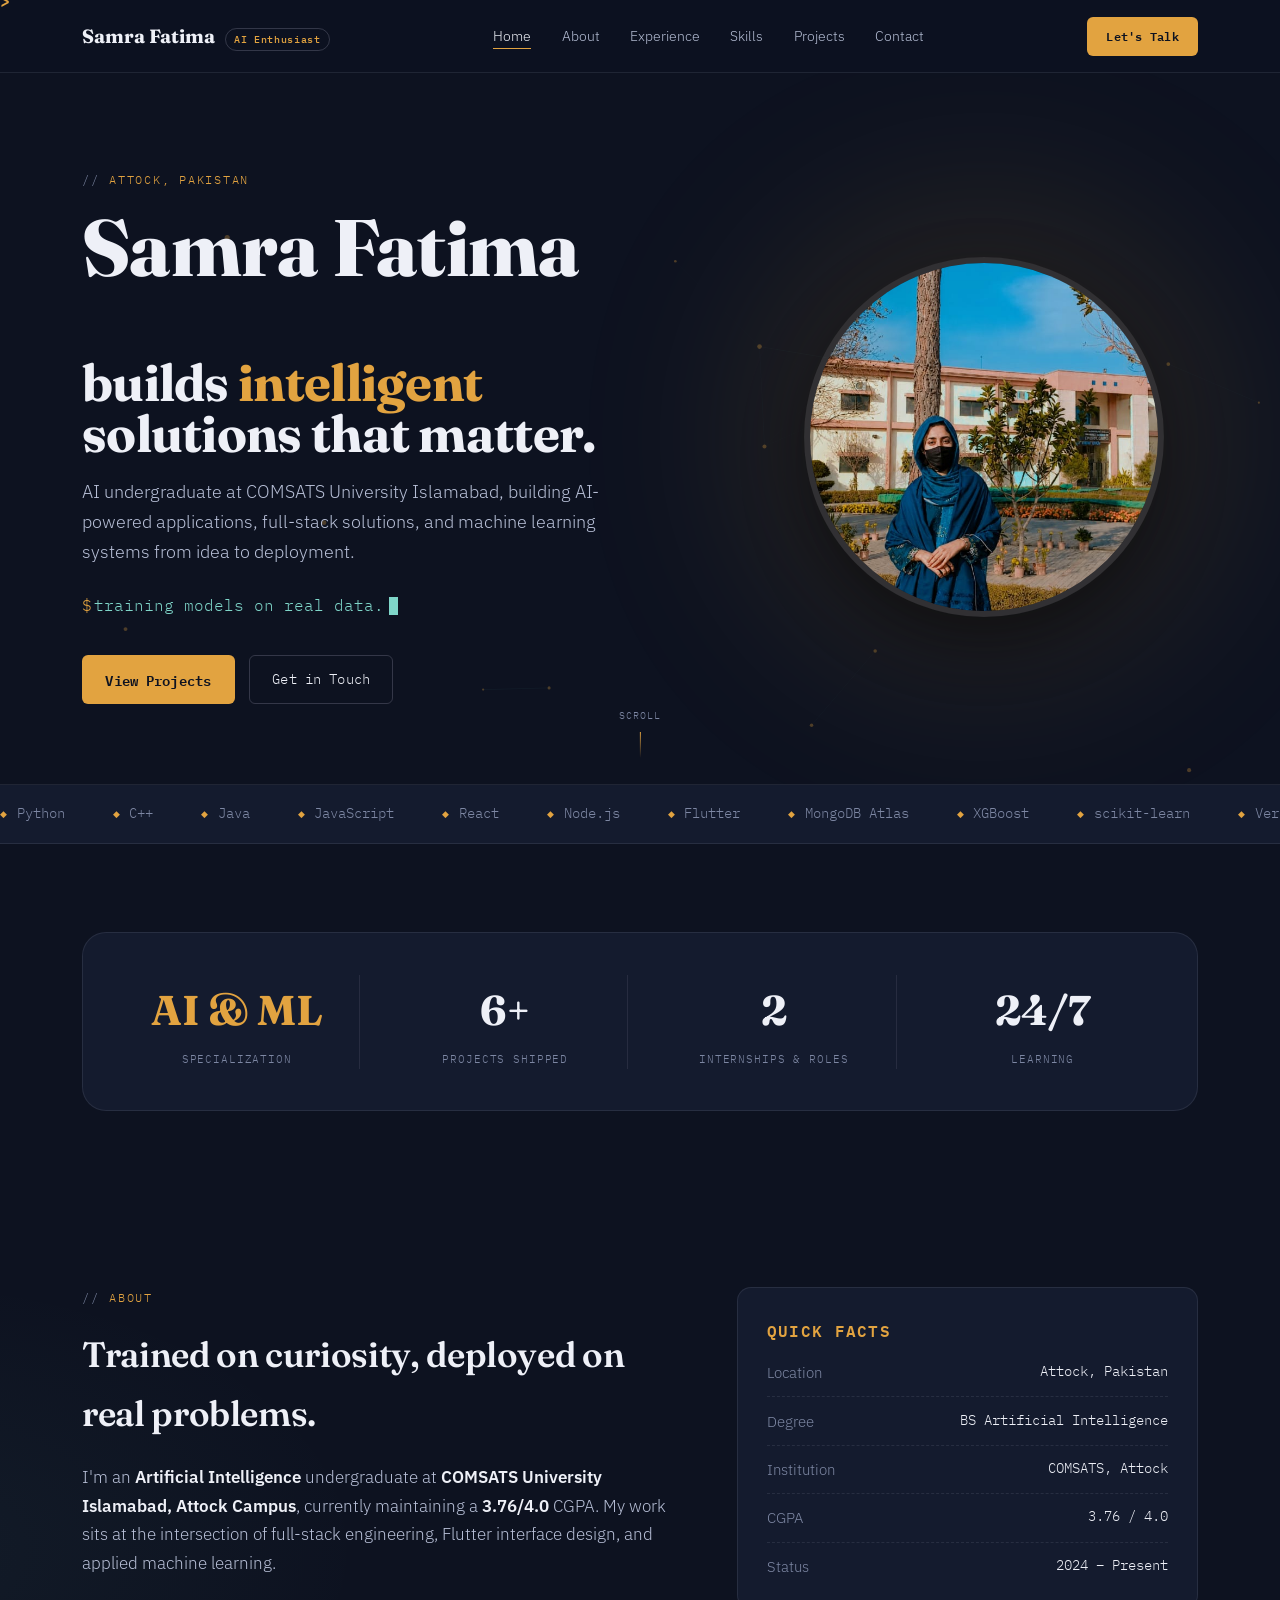
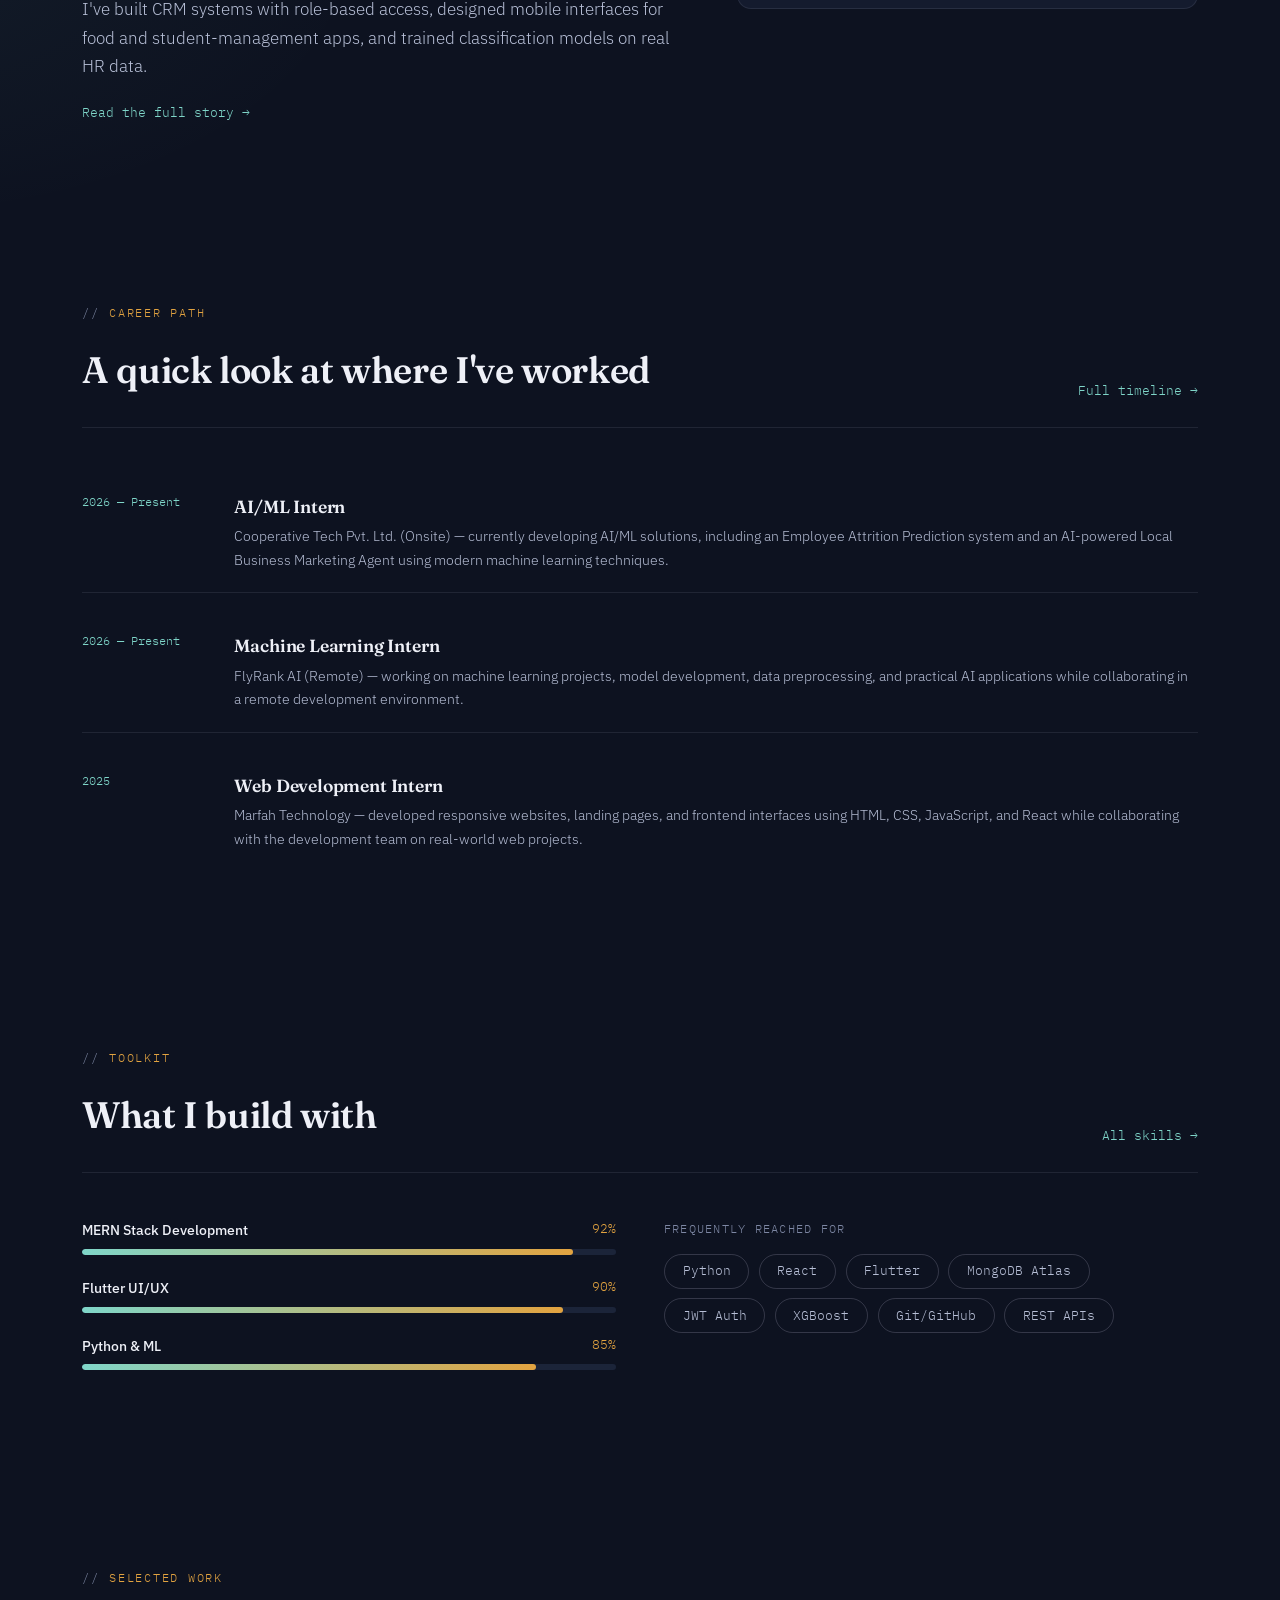
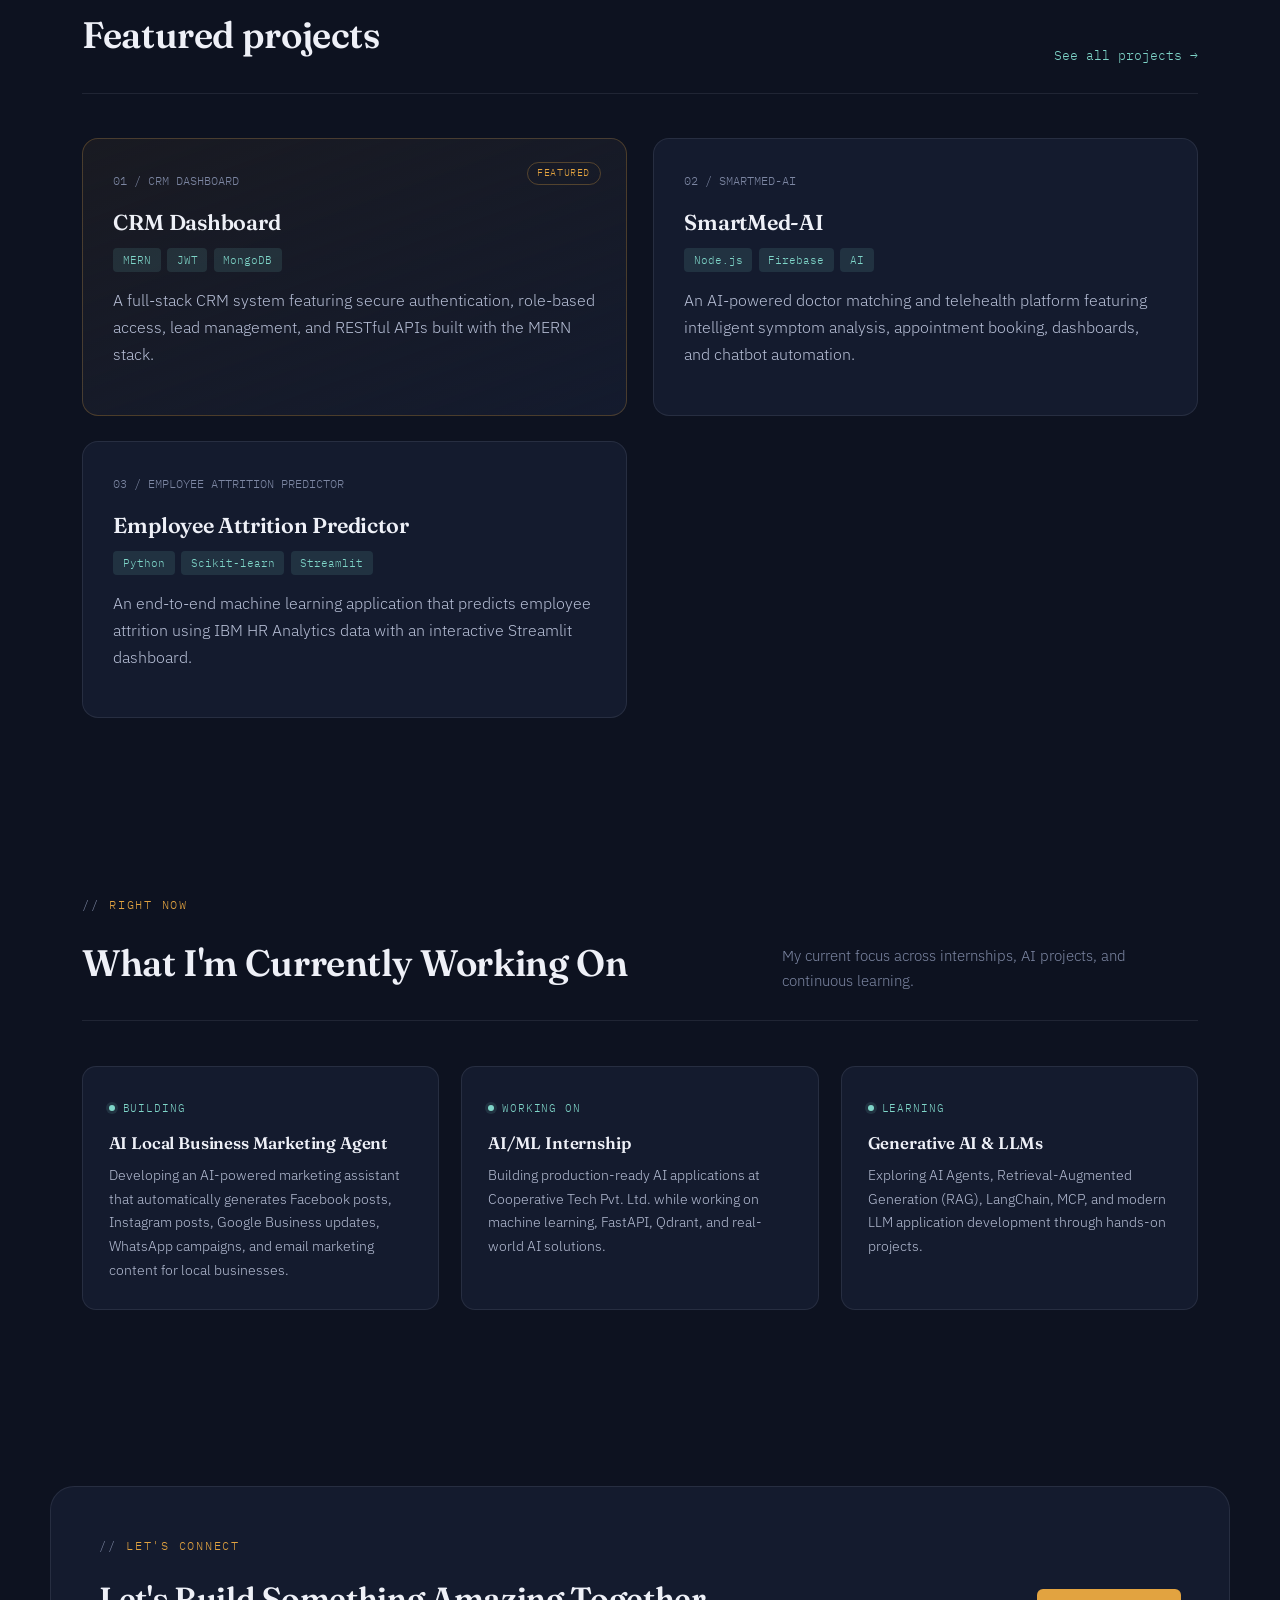
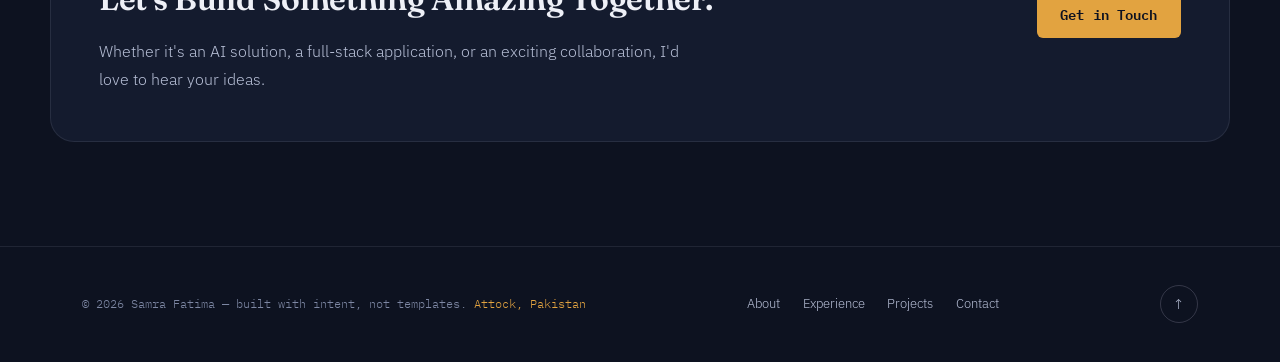
==== index.html @ d6f0c4c4 "Add files via upload" ====
<!DOCTYPE html>
<html lang="en">
<head>
<meta charset="UTF-8" />
<meta name="viewport" content="width=device-width, initial-scale=1.0" />
<title>Samra Fatima · AI &amp; Full-Stack Developer</title>
<link rel="preconnect" href="https://fonts.googleapis.com" />
<link rel="preconnect" href="https://fonts.gstatic.com" crossorigin />
<link href="https://fonts.googleapis.com/css2?family=Fraunces:opsz,wght@9..144,400;9..144,500;9..144,600;9..144,700;9..144,900&family=IBM+Plex+Sans:wght@300;400;500;600;700&family=IBM+Plex+Mono:wght@400;500;600&display=swap" rel="stylesheet" />
<link rel="stylesheet" href="assets/style.css" />
</head>
<body>

<div id="loader">
  <div class="loader-mark">Samra <em>Fatima</em></div>
  <div class="loader-bar"><div class="loader-fill"></div></div>
  <div class="loader-status mono">booting portfolio...</div>
</div>
<div id="cursor-glyph"></div>
<canvas id="cursor-trail"></canvas>

<header>
  <nav class="wrap">
    <a href="index.html" class="brand">Samra Fatima <span>AI Enthusiast</span></a>
    <ul class="nav-links">
      <li><a href="index.html">Home</a></li>
      <li><a href="about.html">About</a></li>
      <li><a href="experience.html">Experience</a></li>
      <li><a href="skills.html">Skills</a></li>
      <li><a href="projects.html">Projects</a></li>
      <li><a href="contact.html">Contact</a></li>
    </ul>
    <a class="nav-cta" href="contact.html" data-cursor="Go">Let's Talk</a>
  </nav>
</header>

<!-- ================= HERO ================= -->
<section class="hero">
  <canvas id="node-canvas"></canvas>

  <div class="wrap hero-grid">

    <!-- LEFT -->
    <div>
      <div class="eyebrow">Attock, Pakistan</div>

      <h1 class="hero-title">
        <span class="hero-name">Samra Fatima</span><br>
        <span class="hero-text">
          builds <em>intelligent</em><br>
          solutions that matter.
        </span>
      </h1>

      <p class="lede">
        AI undergraduate at COMSATS University Islamabad, building
        AI-powered applications, full-stack solutions, and machine learning
        systems from idea to deployment.
      </p>

      <div class="terminal-line">
        <span class="prompt">$</span>
        <span id="typed"></span>
        <span class="cursor-blink"></span>
      </div>

      <div class="hero-actions">
        <a class="btn btn-primary" href="projects.html">View Projects</a>
        <a class="btn btn-ghost" href="contact.html">Get in Touch</a>
      </div>
    </div>

    <!-- RIGHT -->
    <div class="hero-image">
      <div class="image-glow"></div>
    
      <img src="assets/images/profile.jpeg" alt="Samra Fatima">
    </div>

  </div>

  <div class="scroll-cue">
    <span>Scroll</span>
    <span class="line"></span>
  </div>

</section>

<!-- ================= TECH MARQUEE ================= -->
<div class="marquee">
  <div class="marquee-track mono">
    <span>Python</span><span>C++</span><span>Java</span><span>JavaScript</span><span>React</span>
    <span>Node.js</span><span>Flutter</span><span>MongoDB Atlas</span><span>XGBoost</span>
    <span>scikit-learn</span><span>Vercel</span><span>Render</span><span>Git/GitHub</span>
    <span>Python</span><span>C++</span><span>Java</span><span>JavaScript</span><span>React</span>
    <span>Node.js</span><span>Flutter</span><span>MongoDB Atlas</span><span>XGBoost</span>
    <span>scikit-learn</span><span>Vercel</span><span>Render</span><span>Git/GitHub</span>
  </div>
</div>

<!-- ================= STATS BAND ================= -->
<section>
  <div class="wrap">
    <div class="stats-band" data-reveal="1">
      <div class="sb-item">
        <div class="sb-num"><span class="accent">AI & ML</span></div>
        <div class="sb-label">SPECIALIZATION</div>
      </div>
      <div class="sb-item">
        <div class="sb-num">6+</div>
        <div class="sb-label">Projects Shipped</div>
      </div>
      <div class="sb-item">
        <div class="sb-num">2</div>
        <div class="sb-label">Internships &amp; Roles</div>
      </div>
      <div class="sb-item">
        <div class="sb-num">24/7</div>
        <div class="sb-label">LEARNING</div>
      </div>
    </div>
  </div>
</section>

<!-- ================= ABOUT PREVIEW ================= -->
<section id="about">
  <div class="wrap about-grid">
    <div data-reveal="1">
      <div class="eyebrow">About</div>
      <h2 style="font-size:2.2rem; margin-bottom:1.2rem;">Trained on curiosity, deployed on real problems.</h2>
      <p>I'm an <strong>Artificial Intelligence</strong> undergraduate at <strong>COMSATS University Islamabad, Attock Campus</strong>, currently maintaining a <strong>3.76/4.0</strong> CGPA. My work sits at the intersection of full-stack engineering, Flutter interface design, and applied machine learning.</p>
      <p>I've built CRM systems with role-based access, designed mobile interfaces for food and student-management apps, and trained classification models on real HR data.</p>
      <a class="section-link" href="about.html" data-cursor="Read">Read the full story →</a>
    </div>
    <div class="about-card" data-reveal="2">
      <h4>Quick Facts</h4>
      <ul>
        <li><span>Location</span><span>Attock, Pakistan</span></li>
        <li><span>Degree</span><span>BS Artificial Intelligence</span></li>
        <li><span>Institution</span><span>COMSATS, Attock</span></li>
        <li><span>CGPA</span><span>3.76 / 4.0</span></li>
        <li><span>Status</span><span>2024 – Present</span></li>
      </ul>
    </div>
  </div>
</section>

<!-- ================= EXPERIENCE PREVIEW (mini timeline) ================= -->
<section id="experience-preview">
  <div class="wrap">
    <div class="section-head" data-reveal="1">
      <div>
        <div class="eyebrow">Career Path</div>
        <h2>A quick look at where I've worked</h2>
      </div>
      <a class="section-link" href="experience.html" data-cursor="View">Full timeline →</a>
    </div>
    <div class="mini-timeline" data-reveal="2">
      <div class="mini-t-item">
        <div class="mt-date mono">2026 — Present</div>
        <div>
          <h4>AI/ML Intern</h4>
          <p>Cooperative Tech Pvt. Ltd. (Onsite) — currently developing AI/ML solutions, including an Employee Attrition
            Prediction system and an AI-powered Local Business Marketing Agent using modern machine learning techniques.</p>
        </div>
      </div>
      
      <div class="mini-t-item">
        <div class="mt-date mono">2026 — Present</div>
        <div>
          <h4>Machine Learning Intern</h4>
          <p>FlyRank AI (Remote) — working on machine learning projects, model development, data preprocessing, and practical
            AI applications while collaborating in a remote development environment.</p>
        </div>
      </div>
      
      <div class="mini-t-item">
        <div class="mt-date mono">2025</div>
        <div>
          <h4>Web Development Intern</h4>
          <p>Marfah Technology — developed responsive websites, landing pages, and frontend interfaces using HTML, CSS,
            JavaScript, and React while collaborating with the development team on real-world web projects.</p>
        </div>
      </div>
    </div>
  </div>
</section>

<!-- ================= SKILLS PREVIEW ================= -->
<section id="skills-preview">
  <div class="wrap">
    <div class="section-head" data-reveal="1">
      <div>
        <div class="eyebrow">Toolkit</div>
        <h2>What I build with</h2>
      </div>
      <a class="section-link" href="skills.html" data-cursor="View">All skills →</a>
    </div>
    <div class="skills-layout">
      <div data-reveal="1">
        <div class="bar-row">
          <div class="bar-label"><span class="name">MERN Stack Development</span><span class="pct">92%</span></div>
          <div class="bar-track"><div class="bar-fill" style="--target:92%"></div></div>
        </div>
        <div class="bar-row">
          <div class="bar-label"><span class="name">Flutter UI/UX</span><span class="pct">90%</span></div>
          <div class="bar-track"><div class="bar-fill" style="--target:90%"></div></div>
        </div>
        <div class="bar-row">
          <div class="bar-label"><span class="name">Python &amp; ML</span><span class="pct">85%</span></div>
          <div class="bar-track"><div class="bar-fill" style="--target:85%"></div></div>
        </div>
      </div>
      <div data-reveal="2">
        <div class="skill-block-title">Frequently Reached For</div>
        <div class="tag-cloud">
          <span class="tag">Python</span><span class="tag">React</span><span class="tag">Flutter</span>
          <span class="tag">MongoDB Atlas</span><span class="tag">JWT Auth</span><span class="tag">XGBoost</span>
          <span class="tag">Git/GitHub</span><span class="tag">REST APIs</span>
        </div>
      </div>
    </div>
  </div>
</section>

<!-- ================= FEATURED PROJECTS PREVIEW ================= -->
<section id="work">
  <div class="wrap">
    <div class="section-head" data-reveal="1">
      <div>
        <div class="eyebrow">Selected Work</div>
        <h2>Featured projects</h2>
      </div>
      <a class="section-link" href="projects.html" data-cursor="View">See all projects →</a>
    </div>
    <div class="project-grid">
    
      <div class="p-card featured" data-reveal="1">
        <span class="p-featured-tag">Featured</span>
        <div class="p-index mono">01 / CRM DASHBOARD</div>
    
        <h3>CRM Dashboard</h3>
    
        <div class="p-stack">
          <span>MERN</span>
          <span>JWT</span>
          <span>MongoDB</span>
        </div>
    
        <p>
          A full-stack CRM system featuring secure authentication, role-based access,
          lead management, and RESTful APIs built with the MERN stack.
        </p>
      </div>
    
      <div class="p-card" data-reveal="2">
        <div class="p-index mono">02 / SMARTMED-AI</div>
    
        <h3>SmartMed-AI</h3>
    
        <div class="p-stack">
          <span>Node.js</span>
          <span>Firebase</span>
          <span>AI</span>
        </div>
    
        <p>
          An AI-powered doctor matching and telehealth platform featuring intelligent
          symptom analysis, appointment booking, dashboards, and chatbot automation.
        </p>
      </div>
    
      <div class="p-card" data-reveal="3">
        <div class="p-index mono">03 / EMPLOYEE ATTRITION PREDICTOR</div>
    
        <h3>Employee Attrition Predictor</h3>
    
        <div class="p-stack">
          <span>Python</span>
          <span>Scikit-learn</span>
          <span>Streamlit</span>
        </div>
    
        <p>
          An end-to-end machine learning application that predicts employee attrition
          using IBM HR Analytics data with an interactive Streamlit dashboard.
        </p>
      </div>
    
    </div>
  </div>
</section>

<!-- ================= CURRENTLY ================= -->
<section id="currently">
  <div class="wrap">
    <div class="section-head" data-reveal="1">
      <div>
        <div class="eyebrow">Right Now</div>
        <h2>What I'm Currently Working On</h2>
      </div>
      <div class="sub">
        My current focus across internships, AI projects, and continuous learning.
      </div>
    </div>

    <div class="currently-grid">

      <div class="currently-card" data-reveal="1">
        <div class="cc-dot"><i></i> Building</div>
        <h4>AI Local Business Marketing Agent</h4>
        <p>
          Developing an AI-powered marketing assistant that automatically generates
          Facebook posts, Instagram posts, Google Business updates, WhatsApp campaigns,
          and email marketing content for local businesses.
        </p>
      </div>

      <div class="currently-card" data-reveal="2">
        <div class="cc-dot"><i></i> Working On</div>
        <h4>AI/ML Internship</h4>
        <p>
          Building production-ready AI applications at Cooperative Tech Pvt. Ltd.
          while working on machine learning, FastAPI, Qdrant, and real-world AI solutions.
        </p>
      </div>

      <div class="currently-card" data-reveal="3">
        <div class="cc-dot"><i></i> Learning</div>
        <h4>Generative AI & LLMs</h4>
        <p>
          Exploring AI Agents, Retrieval-Augmented Generation (RAG), LangChain,
          MCP, and modern LLM application development through hands-on projects.
        </p>
      </div>

    </div>
  </div>
</section>

<!-- ================= CONTACT CTA BANNER ================= -->
<section id="cta">
  <div class="wrap"
    style="background:var(--bg-1); border:1px solid var(--line); border-radius:24px; padding:3rem; display:flex; justify-content:space-between; align-items:center; flex-wrap:wrap; gap:1.5rem;"
    data-reveal="1">
    <div>
      <div class="eyebrow">Let's Connect</div>
      <h2 style="font-size:2rem;">Let's Build Something Amazing Together.</h2>
      <p style="margin-top:.75rem; color:var(--muted); max-width:600px;">
        Whether it's an AI solution, a full-stack application, or an exciting collaboration,
        I'd love to hear your ideas.
      </p>
    </div>
    <a class="btn btn-primary" href="contact.html" data-cursor="Go">
      Get in Touch
    </a>
  </div>
</section>

<footer>
  <div class="wrap footer-grid">
    <div class="footnote">© 2026 Samra Fatima — built with intent, not templates. <span class="accent">Attock, Pakistan</span></div>
    <div class="footer-nav">
      <a href="about.html">About</a>
      <a href="experience.html">Experience</a>
      <a href="projects.html">Projects</a>
      <a href="contact.html">Contact</a>
    </div>
    <a href="#" id="to-top" data-cursor="Top">↑</a>
  </div>
</footer>

<script src="assets/script.js"></script>
</body>
</html>
---- assets/style.css ----
/* =========================================================
   SAMRA FATIMA — PORTFOLIO DESIGN SYSTEM
   ========================================================= */
:root{
  --bg-0:#0d1220;
  --bg-1:#141b2e;
  --bg-2:#1b2439;
  --bg-3:#222d45;
  --line:rgba(232,224,255,0.09);
  --line-strong:rgba(232,224,255,0.18);
  --ink-0:#eef0f7;
  --ink-1:#b7bfd6;
  --ink-2:#7d87a3;
  --amber:#e2a340;
  --amber-soft:rgba(226,163,64,0.14);
  --cyan:#7fd6c9;
  --cyan-soft:rgba(127,214,201,0.12);
  --ease:cubic-bezier(.16,.84,.44,1);
}
*{margin:0;padding:0;box-sizing:border-box;}
html{scroll-behavior:smooth;}
body{
  background:
    radial-gradient(1100px 600px at 85% -10%, rgba(226,163,64,0.07), transparent 60%),
    radial-gradient(900px 500px at -10% 30%, rgba(127,214,201,0.05), transparent 55%),
    var(--bg-0);
  color:var(--ink-1);
  font-family:'IBM Plex Sans', sans-serif;
  font-weight:300;
  line-height:1.7;
  -webkit-font-smoothing:antialiased;
  overflow-x:hidden;
  opacity:0;
  animation: pageIn .6s var(--ease) .15s forwards;
}
@keyframes pageIn{ to{ opacity:1; } }
body.page-exit{ animation: pageOut .35s var(--ease) forwards; }
@keyframes pageOut{ to{ opacity:0; transform:translateY(-8px); } }

.mono{font-family:'IBM Plex Mono', monospace;}
h1,h2,h3,h4{font-family:'Fraunces', serif; color:var(--ink-0); font-weight:600; letter-spacing:-0.01em;}
a{color:inherit; text-decoration:none;}
ul{list-style:none;}
.wrap{max-width:1180px; margin:0 auto; padding:0 2rem;}
img{max-width:100%; display:block;}

::selection{ background:var(--amber); color:var(--bg-0); }

/* ---------- CUSTOM CURSOR : code-bracket + spark trail ---------- */
@media (hover:hover) and (pointer:fine){
  body{ cursor:none; }
  a, button, .tag, .p-card, .contact-card, .cert-item, .filter-btn{ cursor:none; }
}
#cursor-trail{
  position:fixed; inset:0; z-index:9997; pointer-events:none; width:100%; height:100%;
}
#cursor-glyph{
  position:fixed; top:0; left:0; z-index:9999; pointer-events:none;
  display:flex; align-items:center; gap:3px;
  font-family:'IBM Plex Mono', monospace; font-weight:600;
  will-change:transform;
}
#cursor-glyph .br{
  font-size:1.05rem; color:var(--amber); line-height:1;
  transition:transform .35s var(--ease), color .25s;
}
#cursor-glyph .br.l{ transform:translateX(3px); }
#cursor-glyph .br.r{ transform:translateX(-3px); }
#cursor-glyph .lbl{
  font-size:0.58rem; letter-spacing:0.1em; text-transform:uppercase; color:var(--cyan);
  opacity:0; transform:scale(0.7); white-space:nowrap; transition:opacity .25s, transform .25s;
}
#cursor-glyph.grow .br.l{ transform:translateX(-9px); color:var(--cyan); }
#cursor-glyph.grow .br.r{ transform:translateX(9px); color:var(--cyan); }
#cursor-glyph.grow .lbl{ opacity:1; transform:scale(1); }
#cursor-glyph.click .br{ color:var(--ink-0); }
@media (hover:none), (pointer:coarse){
  #cursor-glyph, #cursor-trail{ display:none; }
}

/* ---------- PRELOADER ---------- */
#loader{
  position:fixed; inset:0; z-index:10000; background:var(--bg-0);
  display:flex; flex-direction:column; align-items:center; justify-content:center;
  gap:1rem;
  transition:opacity .5s var(--ease), visibility .5s var(--ease);
}
#loader.hide{ opacity:0; visibility:hidden; }
.loader-mark{
  font-family:'Fraunces', serif; font-size:1.4rem; color:var(--ink-0); letter-spacing:-0.01em;
}
.loader-mark em{ color:var(--amber); font-style:normal; }
.loader-bar{
  width:180px; height:2px; background:var(--bg-2); border-radius:2px; overflow:hidden;
}
.loader-fill{
  height:100%; width:0%; background:linear-gradient(90deg,var(--cyan),var(--amber));
  animation:loaderFill 1s var(--ease) forwards;
}
@keyframes loaderFill{ to{ width:100%; } }
.loader-status{
  font-family:'IBM Plex Mono', monospace; font-size:0.68rem; color:var(--ink-2); letter-spacing:0.08em;
}

/* ---------- NAV ---------- */
header{
  position:sticky; top:0; z-index:500;
  backdrop-filter:blur(14px);
  background:rgba(13,18,32,0.75);
  border-bottom:1px solid var(--line);
}
nav.wrap{
  display:flex; align-items:center; justify-content:space-between;
  padding:1.05rem 2rem;
}
.brand{
  display:flex; align-items:baseline; gap:0.6rem;
  font-family:'Fraunces', serif; font-size:1.2rem; font-weight:700; color:var(--ink-0);
}
.brand span{
  font-family:'IBM Plex Mono', monospace;
  font-size:0.64rem; color:var(--amber); font-weight:500;
  border:1px solid var(--line-strong); border-radius:20px; padding:0.12rem 0.55rem;
  letter-spacing:0.06em;
}
.nav-links{display:flex; gap:1.9rem; font-size:0.85rem;}
.nav-links a{
  color:var(--ink-1); position:relative; padding-bottom:4px; transition:color .2s;
}
.nav-links a:hover, .nav-links a.active{ color:var(--ink-0); }
.nav-links a::after{
  content:""; position:absolute; left:0; bottom:0; width:0; height:1px; background:var(--amber);
  transition:width .25s var(--ease);
}
.nav-links a:hover::after, .nav-links a.active::after{ width:100%; }
.nav-cta{
  font-family:'IBM Plex Mono', monospace; font-size:0.78rem; color:var(--bg-0);
  background:var(--amber); padding:0.55rem 1.2rem; border-radius:6px;
  font-weight:600; letter-spacing:0.02em; transition:filter .2s, transform .2s;
}
.nav-cta:hover{ filter:brightness(1.1); transform:translateY(-1px); }
.nav-toggle{ display:none; background:none; border:1px solid var(--line-strong); border-radius:6px; padding:0.4rem 0.6rem; color:var(--ink-0); }

/* ---------- EYEBROW ---------- */
.eyebrow{
  font-family:'IBM Plex Mono', monospace; font-size:0.78rem; letter-spacing:0.14em;
  text-transform:uppercase; color:var(--amber); display:flex; align-items:center; gap:0.6rem;
  margin-bottom:1rem;
}
.eyebrow::before{content:"//"; color:var(--ink-2);}

/* ---------- REVEAL ---------- */
[data-reveal]{ opacity:0; transform:translateY(24px); transition:opacity .7s var(--ease), transform .7s var(--ease); }
[data-reveal].in{ opacity:1; transform:translateY(0); }
[data-reveal="1"]{ transition-delay:.05s; }
[data-reveal="2"]{ transition-delay:.15s; }
[data-reveal="3"]{ transition-delay:.25s; }
[data-reveal="4"]{ transition-delay:.35s; }

/* ---------- PAGE HERO BANNER (subpages) ---------- */
.page-banner{
  padding:4.5rem 0 3rem; border-bottom:1px solid var(--line); position:relative; overflow:hidden;
}
.page-banner .kicker{ font-family:'IBM Plex Mono', monospace; font-size:0.78rem; color:var(--cyan); letter-spacing:0.12em; text-transform:uppercase; margin-bottom:0.8rem; }
.page-banner h1{ font-size:3.4rem; line-height:1.05; max-width:32rem; }
.page-banner h1 em{ color:var(--amber); font-style:normal; }
.page-banner p{ font-size:1.05rem; color:var(--ink-1); max-width:34rem; margin-top:1rem; }
.crumb{ font-family:'IBM Plex Mono', monospace; font-size:0.72rem; color:var(--ink-2); margin-bottom:1.2rem; }
.crumb span{ color:var(--amber); }

/* ---------- HERO (home) ---------- */
.hero{ position:relative; overflow:hidden; padding:6rem 0 5rem; border-bottom:1px solid var(--line); }
#node-canvas{ position:absolute; inset:0; width:100%; height:100%; opacity:0.55; }
.hero-grid{ position:relative; z-index:2; display:grid; grid-template-columns:1.5fr 1fr; gap:3rem; align-items:end; }
.hero h1{ font-size:4.4rem; line-height:1; margin-bottom:1.1rem; }
.hero h1 em{ color:var(--amber); font-style:normal; }
.hero .lede{ font-size:1.1rem; color:var(--ink-1); max-width:34rem; font-weight:300; }
.terminal-line{ margin-top:1.6rem; font-family:'IBM Plex Mono', monospace; font-size:1rem; color:var(--cyan); display:flex; align-items:center; gap:0.15rem; }
.terminal-line .prompt{ color:var(--amber); }
.cursor-blink{ display:inline-block; width:9px; height:1.1em; background:var(--cyan); margin-left:2px; animation:blink 1s steps(1) infinite; }
@keyframes blink{50%{opacity:0;}}
.hero-stats{ display:flex; flex-direction:column; gap:1.3rem; border-left:1px solid var(--line); padding-left:2rem; }
.stat .num{ font-family:'Fraunces', serif; font-size:2rem; color:var(--ink-0); font-weight:700; }
.stat .label{ font-family:'IBM Plex Mono', monospace; font-size:0.7rem; color:var(--ink-2); letter-spacing:0.08em; text-transform:uppercase; }
.hero-actions{ display:flex; gap:0.9rem; margin-top:2.2rem; flex-wrap:wrap; }
.btn{
  font-family:'IBM Plex Mono', monospace; font-size:0.85rem; padding:0.75rem 1.4rem;
  border-radius:6px; letter-spacing:0.01em; transition:all .25s var(--ease);
  display:inline-flex; align-items:center; gap:0.5rem; border:1px solid transparent;
}
.btn-primary{ background:var(--amber); color:var(--bg-0); font-weight:600; }
.btn-primary:hover{ filter:brightness(1.1); transform:translateY(-2px); }
.btn-ghost{ border-color:var(--line-strong); color:var(--ink-0); }
.btn-ghost:hover{ border-color:var(--cyan); color:var(--cyan); transform:translateY(-2px); }
.scroll-cue{
  position:absolute; bottom:1.6rem; left:50%; transform:translateX(-50%); z-index:2;
  font-family:'IBM Plex Mono', monospace; font-size:0.65rem; color:var(--ink-2); letter-spacing:0.1em;
  display:flex; flex-direction:column; align-items:center; gap:0.5rem; text-transform:uppercase;
}
.scroll-cue .line{ width:1px; height:26px; background:linear-gradient(var(--amber), transparent); animation:scrollcue 1.8s ease-in-out infinite; }
@keyframes scrollcue{ 0%{transform:scaleY(0); transform-origin:top;} 50%{transform:scaleY(1); transform-origin:top;} 51%{transform-origin:bottom;} 100%{transform:scaleY(0); transform-origin:bottom;} }

/* ---------- SECTION shell ---------- */
section{ padding:5.5rem 0; }
.section-head{
  display:flex; justify-content:space-between; align-items:flex-end;
  margin-bottom:2.8rem; gap:2rem; flex-wrap:wrap;
  border-bottom:1px solid var(--line); padding-bottom:1.6rem;
}
.section-head h2{ font-size:2.3rem; }
.section-head .sub{ font-size:0.95rem; color:var(--ink-2); max-width:26rem; }
.section-link{
  font-family:'IBM Plex Mono', monospace; font-size:0.8rem; color:var(--cyan);
  display:inline-flex; align-items:center; gap:0.4rem; transition:gap .2s, color .2s;
}
.section-link:hover{ gap:0.7rem; color:var(--amber); }

/* ---------- ABOUT ---------- */
.about-grid{ display:grid; grid-template-columns:1.3fr 1fr; gap:3.5rem; align-items:start; }
.about-grid p{ font-size:1.05rem; margin-bottom:1.1rem; }
.about-grid strong{ color:var(--ink-0); font-weight:600; }
.about-card{ background:var(--bg-1); border:1px solid var(--line); border-radius:14px; padding:1.8rem; }
.about-card h4{ font-size:1rem; font-family:'IBM Plex Mono', monospace; text-transform:uppercase; letter-spacing:0.08em; color:var(--amber); margin-bottom:1rem; }
.about-card ul{ display:flex; flex-direction:column; gap:0.7rem; }
.about-card li{ display:flex; justify-content:space-between; font-size:0.92rem; border-bottom:1px dashed var(--line); padding-bottom:0.7rem; }
.about-card li:last-child{ border-bottom:none; padding-bottom:0; }
.about-card li span:first-child{ color:var(--ink-2); }
.about-card li span:last-child{ color:var(--ink-0); font-family:'IBM Plex Mono', monospace; font-size:0.85rem; }

.values-grid{ display:grid; grid-template-columns:repeat(3,1fr); gap:1.5rem; margin-top:1rem; }
.value-card{ background:var(--bg-1); border:1px solid var(--line); border-radius:14px; padding:1.6rem; transition:transform .3s var(--ease), border-color .3s; }
.value-card:hover{ transform:translateY(-4px); border-color:var(--line-strong); }
.value-card .vnum{ font-family:'IBM Plex Mono', monospace; font-size:0.72rem; color:var(--amber); margin-bottom:0.6rem; }
.value-card h3{ font-size:1.15rem; margin-bottom:0.5rem; }
.value-card p{ font-size:0.88rem; color:var(--ink-1); }

/* ---------- TIMELINE ---------- */
.timeline{ position:relative; padding-left:2.4rem; }
.timeline::before{ content:""; position:absolute; left:6px; top:6px; bottom:6px; width:1px; background:var(--line-strong); }
.t-item{ position:relative; margin-bottom:2.6rem; }
.t-item:last-child{ margin-bottom:0; }
.t-item::before{ content:""; position:absolute; left:-2.4rem; top:0.35rem; width:11px; height:11px; border-radius:50%; background:var(--bg-0); border:2px solid var(--amber); }
.t-item.current::before{ background:var(--amber); box-shadow:0 0 0 4px var(--amber-soft); }
.t-head{ display:flex; flex-wrap:wrap; align-items:baseline; gap:0.7rem; margin-bottom:0.3rem; }
.t-head h3{ font-size:1.35rem; }
.t-date{ font-family:'IBM Plex Mono', monospace; font-size:0.78rem; color:var(--cyan); background:var(--cyan-soft); padding:0.2rem 0.7rem; border-radius:20px; }
.t-org{ font-size:0.92rem; color:var(--ink-2); margin-bottom:0.8rem; }
.t-item ul{ display:flex; flex-direction:column; gap:0.45rem; }
.t-item ul li{ padding-left:1.3rem; position:relative; font-size:0.95rem; }
.t-item ul li::before{ content:"→"; position:absolute; left:0; color:var(--amber); }

/* ---------- SKILLS ---------- */
.skills-layout{ display:grid; grid-template-columns:1fr 1fr; gap:3rem; }
.bar-row{ margin-bottom:1.3rem; }
.bar-label{ display:flex; justify-content:space-between; font-size:0.9rem; margin-bottom:0.4rem; }
.bar-label .name{ color:var(--ink-0); font-weight:500; }
.bar-label .pct{ font-family:'IBM Plex Mono', monospace; color:var(--amber); font-size:0.82rem; }
.bar-track{ height:6px; background:var(--bg-2); border-radius:6px; overflow:hidden; }
.bar-fill{ height:100%; background:linear-gradient(90deg, var(--cyan), var(--amber)); border-radius:6px; width:0%; transition:width 1.3s var(--ease); }
.bar-fill.filled{ width:var(--target); }
.tag-cloud{ display:flex; flex-wrap:wrap; gap:0.6rem; margin-top:0.5rem; }
.tag{
  font-family:'IBM Plex Mono', monospace; font-size:0.8rem; color:var(--ink-1);
  border:1px solid var(--line-strong); padding:0.35rem 1.1rem; border-radius:20px; transition:border-color .2s, color .2s, transform .2s;
}
.tag:hover{ border-color:var(--amber); color:var(--amber); transform:translateY(-2px); }
.skill-block-title{ font-family:'IBM Plex Mono', monospace; font-size:0.78rem; text-transform:uppercase; letter-spacing:0.1em; color:var(--ink-2); margin:1.6rem 0 0.9rem; }
.skill-block-title:first-child{ margin-top:0; }

.process-grid{ display:grid; grid-template-columns:repeat(4,1fr); gap:1.4rem; margin-top:1rem; }
.process-card{ background:var(--bg-1); border:1px solid var(--line); border-radius:14px; padding:1.5rem; }
.process-card .pnum{ font-family:'IBM Plex Mono', monospace; color:var(--cyan); font-size:0.72rem; margin-bottom:0.5rem; }
.process-card h4{ font-size:1.05rem; margin-bottom:0.4rem; }
.process-card p{ font-size:0.85rem; color:var(--ink-1); }

/* ---------- PROJECTS ---------- */
.filter-bar{ display:flex; flex-wrap:wrap; gap:0.6rem; margin-bottom:2.2rem; }
.filter-btn{
  font-family:'IBM Plex Mono', monospace; font-size:0.78rem; color:var(--ink-1);
  border:1px solid var(--line-strong); padding:0.45rem 1.1rem; border-radius:20px;
  background:transparent; transition:all .2s;
}
.filter-btn:hover{ color:var(--amber); border-color:var(--amber); }
.filter-btn.active{ background:var(--amber); color:var(--bg-0); border-color:var(--amber); font-weight:600; }

.project-grid{ display:grid; grid-template-columns:repeat(2, 1fr); gap:1.6rem; }
.p-card{
  background:var(--bg-1); border:1px solid var(--line); border-radius:16px; padding:1.9rem;
  transition:transform .3s var(--ease), border-color .3s; display:flex; flex-direction:column;
}
.p-card:hover{ transform:translateY(-5px); border-color:var(--line-strong); }
.p-card.hide{ display:none; }
.p-index{ font-family:'IBM Plex Mono', monospace; font-size:0.78rem; color:var(--ink-2); margin-bottom:0.9rem; }
.p-card h3{ font-size:1.35rem; margin-bottom:0.4rem; }
.p-stack{ display:flex; flex-wrap:wrap; gap:0.4rem; margin-bottom:0.9rem; }
.p-stack span{ font-family:'IBM Plex Mono', monospace; font-size:0.7rem; color:var(--cyan); background:var(--cyan-soft); padding:0.15rem 0.6rem; border-radius:4px; }
.p-card p{ font-size:1rem; color:var(--ink-1); margin-bottom:1rem; }
.p-card ul{ display:flex; flex-direction:column; gap:0.4rem; margin-top:auto; }
.p-card ul li{ font-size:0.9rem; padding-left:1.3rem; position:relative; color:var(--ink-1); }
.p-card ul li::before{ content:"✦"; position:absolute; left:0; color:var(--amber); font-size:0.7rem; top:0.15rem; }

/* ---------- CONTACT ---------- */
.contact-layout{ display:grid; grid-template-columns:1fr 1fr; gap:3rem; align-items:start; }
.contact-form{ display:flex; flex-direction:column; gap:1.1rem; }
.field label{ display:block; font-family:'IBM Plex Mono', monospace; font-size:0.72rem; text-transform:uppercase; letter-spacing:0.08em; color:var(--ink-2); margin-bottom:0.5rem; }
.field input, .field textarea{
  width:100%; background:var(--bg-1); border:1px solid var(--line-strong); border-radius:8px;
  padding:0.85rem 1rem; color:var(--ink-0); font-family:'IBM Plex Sans', sans-serif; font-size:0.95rem;
  transition:border-color .2s;
}
.field input:focus, .field textarea:focus{ outline:none; border-color:var(--amber); }
.field textarea{ resize:vertical; min-height:120px; }
.form-note{ font-family:'IBM Plex Mono', monospace; font-size:0.72rem; color:var(--ink-2); }

.contact-grid{ display:flex; flex-direction:column; gap:1rem; }
.contact-card{
  background:var(--bg-1); border:1px solid var(--line); border-radius:14px; padding:1.5rem 1.7rem;
  display:flex; align-items:center; gap:1.1rem; transition:transform .3s var(--ease), border-color .3s;
}
.contact-card:hover{ transform:translateY(-3px); border-color:var(--line-strong); }
.contact-card .ic{ width:42px; height:42px; border-radius:10px; background:var(--amber-soft); color:var(--amber); display:flex; align-items:center; justify-content:center; font-size:1.1rem; flex-shrink:0; }
.contact-card h4{ font-size:0.95rem; margin-bottom:0.15rem; }
.contact-card p{ font-size:0.85rem; color:var(--ink-2); }
.contact-card a{ font-family:'IBM Plex Mono', monospace; color:var(--cyan); font-size:0.88rem; }
.contact-card a:hover{ color:var(--amber); }
.socials{ display:flex; gap:0.8rem; margin-top:0.5rem; }
.socials a{
  width:40px; height:40px; border-radius:50%; border:1px solid var(--line-strong);
  display:flex; align-items:center; justify-content:center; font-family:'IBM Plex Mono', monospace;
  font-size:0.78rem; color:var(--ink-1); transition:.2s;
}
.socials a:hover{ border-color:var(--amber); color:var(--amber); }

/* ---------- CERT / MISC blocks reused on About & Home ---------- */
.cert-list{ display:flex; flex-direction:column; gap:1rem; }
.cert-list li{ display:flex; gap:0.9rem; align-items:flex-start; font-size:0.95rem; }
.cert-dot{ width:8px; height:8px; border-radius:50%; background:var(--amber); margin-top:0.5rem; flex-shrink:0; }

/* ---------- MARQUEE STRIP ---------- */
.marquee{
  border-bottom:1px solid var(--line); background:var(--bg-1); overflow:hidden; padding:1.1rem 0;
}
.marquee-track{
  display:flex; gap:3rem; width:max-content; animation:marquee 28s linear infinite;
}
.marquee:hover .marquee-track{ animation-play-state:paused; }
.marquee span{
  font-family:'IBM Plex Mono', monospace; font-size:0.85rem; color:var(--ink-2);
  display:flex; align-items:center; gap:0.6rem; white-space:nowrap;
}
.marquee span::before{ content:"◆"; color:var(--amber); font-size:0.55rem; }
@keyframes marquee{ from{ transform:translateX(0); } to{ transform:translateX(-50%); } }

/* ---------- STATS BAND ---------- */
.stats-band{
  display:grid; grid-template-columns:repeat(4,1fr); gap:1.5rem;
  background:var(--bg-1); border:1px solid var(--line); border-radius:24px; padding:2.6rem 2rem;
}
.stats-band .sb-item{ text-align:center; border-right:1px solid var(--line); }
.stats-band .sb-item:last-child{ border-right:none; }
.stats-band .sb-num{ font-family:'Fraunces', serif; font-size:2.6rem; color:var(--ink-0); font-weight:700; }
.stats-band .sb-num .accent{ color:var(--amber); }
.stats-band .sb-label{ font-family:'IBM Plex Mono', monospace; font-size:0.68rem; color:var(--ink-2); text-transform:uppercase; letter-spacing:0.08em; margin-top:0.3rem; }

/* ---------- CURRENTLY ---------- */
.currently-grid{ display:grid; grid-template-columns:repeat(3,1fr); gap:1.4rem; }
.currently-card{
  background:var(--bg-1); border:1px solid var(--line); border-radius:14px; padding:1.6rem;
  transition:transform .3s var(--ease), border-color .3s;
}
.currently-card:hover{ transform:translateY(-4px); border-color:var(--line-strong); }
.currently-card .cc-dot{ display:inline-flex; align-items:center; gap:0.5rem; font-family:'IBM Plex Mono', monospace; font-size:0.68rem; text-transform:uppercase; letter-spacing:0.08em; color:var(--cyan); margin-bottom:0.7rem; }
.currently-card .cc-dot i{ width:6px; height:6px; border-radius:50%; background:var(--cyan); box-shadow:0 0 0 3px var(--cyan-soft); animation:pulseDot 2s ease-in-out infinite; }
@keyframes pulseDot{ 0%,100%{opacity:1;} 50%{opacity:0.35;} }
.currently-card h4{ font-size:1.05rem; margin-bottom:0.4rem; }
.currently-card p{ font-size:0.88rem; color:var(--ink-1); }

/* ---------- MINI TIMELINE (home preview) ---------- */
.mini-timeline{ display:flex; flex-direction:column; gap:1.2rem; }
.mini-t-item{
  display:grid; grid-template-columns:130px 1fr; gap:1.4rem; padding:1.2rem 0; border-bottom:1px solid var(--line);
}
.mini-t-item:last-child{ border-bottom:none; }
.mini-t-item .mt-date{ font-family:'IBM Plex Mono', monospace; font-size:0.75rem; color:var(--cyan); }
.mini-t-item h4{ font-size:1.1rem; margin-bottom:0.2rem; }
.mini-t-item p{ font-size:0.88rem; color:var(--ink-1); }

/* ---------- PROJECT CARD LINKS ---------- */
.p-links{ display:flex; gap:0.8rem; margin-top:1rem; padding-top:1rem; border-top:1px dashed var(--line); }
.p-links a{
  font-family:'IBM Plex Mono', monospace; font-size:0.75rem; color:var(--ink-1);
  display:inline-flex; align-items:center; gap:0.35rem; transition:color .2s;
}
.p-links a:hover{ color:var(--amber); }
.p-card.featured{ border-color:rgba(226,163,64,0.25); background:linear-gradient(160deg, rgba(226,163,64,0.06), var(--bg-1)); }
.p-featured-tag{
  position:absolute; top:1.4rem; right:1.6rem; font-family:'IBM Plex Mono', monospace; font-size:0.62rem;
  color:var(--amber); border:1px solid rgba(226,163,64,0.3); padding:0.15rem 0.6rem; border-radius:20px; text-transform:uppercase; letter-spacing:0.06em;
}
.p-card{ position:relative; }

/* ---------- FOOTER ---------- */
footer{ border-top:1px solid var(--line); padding:2.4rem 0; margin-top:1rem; }
.footer-grid{ display:flex; justify-content:space-between; align-items:center; flex-wrap:wrap; gap:1rem; }
.footer-nav{ display:flex; gap:1.4rem; font-size:0.82rem; }
.footer-nav a:hover{ color:var(--amber); }
.footnote{ font-family:'IBM Plex Mono', monospace; font-size:0.75rem; color:var(--ink-2); }
.footnote .accent{ color:var(--amber); }
#to-top{
  width:38px; height:38px; border-radius:50%; border:1px solid var(--line-strong);
  display:flex; align-items:center; justify-content:center; color:var(--ink-1); font-size:0.85rem;
  transition:.25s;
}
#to-top:hover{ border-color:var(--amber); color:var(--amber); transform:translateY(-3px); }

/* ---------- RESPONSIVE ---------- */
@media (max-width:1100px){
  .hero h1{ font-size:3.4rem; }
  .about-grid, .skills-layout, .contact-layout{ grid-template-columns:1fr; }
  .project-grid, .process-grid, .values-grid{ grid-template-columns:1fr 1fr; }
}
@media (max-width:900px){
  .nav-links{ display:none; }
  .hero-grid{ grid-template-columns:1fr; }
  .hero-stats{ border-left:none; border-top:1px solid var(--line); padding-left:0; padding-top:1.3rem; flex-direction:row; flex-wrap:wrap; gap:2rem; }
}
@media (max-width:700px){
  .wrap{ padding:0 1.3rem; }
  .hero h1, .page-banner h1{ font-size:2.5rem; }
  section{ padding:3.5rem 0; }
  .project-grid, .process-grid, .values-grid{ grid-template-columns:1fr; }
}
.t-org a {
  color: #4ea8ff;
  text-decoration: underline;
  font-weight: 600;
  margin-left: 6px;
}

.t-org a:hover {
  color: #79c0ff;
}
.hero-title {
  line-height: 1.05;
}

.hero-name {
  display: block;
  font-size: 5rem;
  font-weight: 800;
}

.hero-text {
  display: block;
  font-size: 3.2rem;
  font-weight: 700;
}

.hero-text em {
  font-style: italic;
}
.hero-image {
  display: flex;
  justify-content: center;
  align-items: center;
  position: relative;
  height: 100%;
}

.hero-image img {

  width: 360px;
  height: 360px;

  object-fit: cover;

  border-radius: 50%;

  border: 6px solid rgba(255, 255, 255, .08);

  box-shadow:
    0 25px 60px rgba(0, 0, 0, .45);

  position: relative;
  z-index: 2;

  animation: float 4s ease-in-out infinite;
}

.image-glow {

  position: absolute;

  width: 430px;
  height: 430px;

  border-radius: 50%;

  background: #f4b43c;

  filter: blur(110px);

  opacity: .15;

  z-index: 1;
}

@keyframes float {

  0% {
    transform: translateY(0px);
  }

  50% {
    transform: translateY(-12px);
  }

  100% {
    transform: translateY(0px);
  }

}
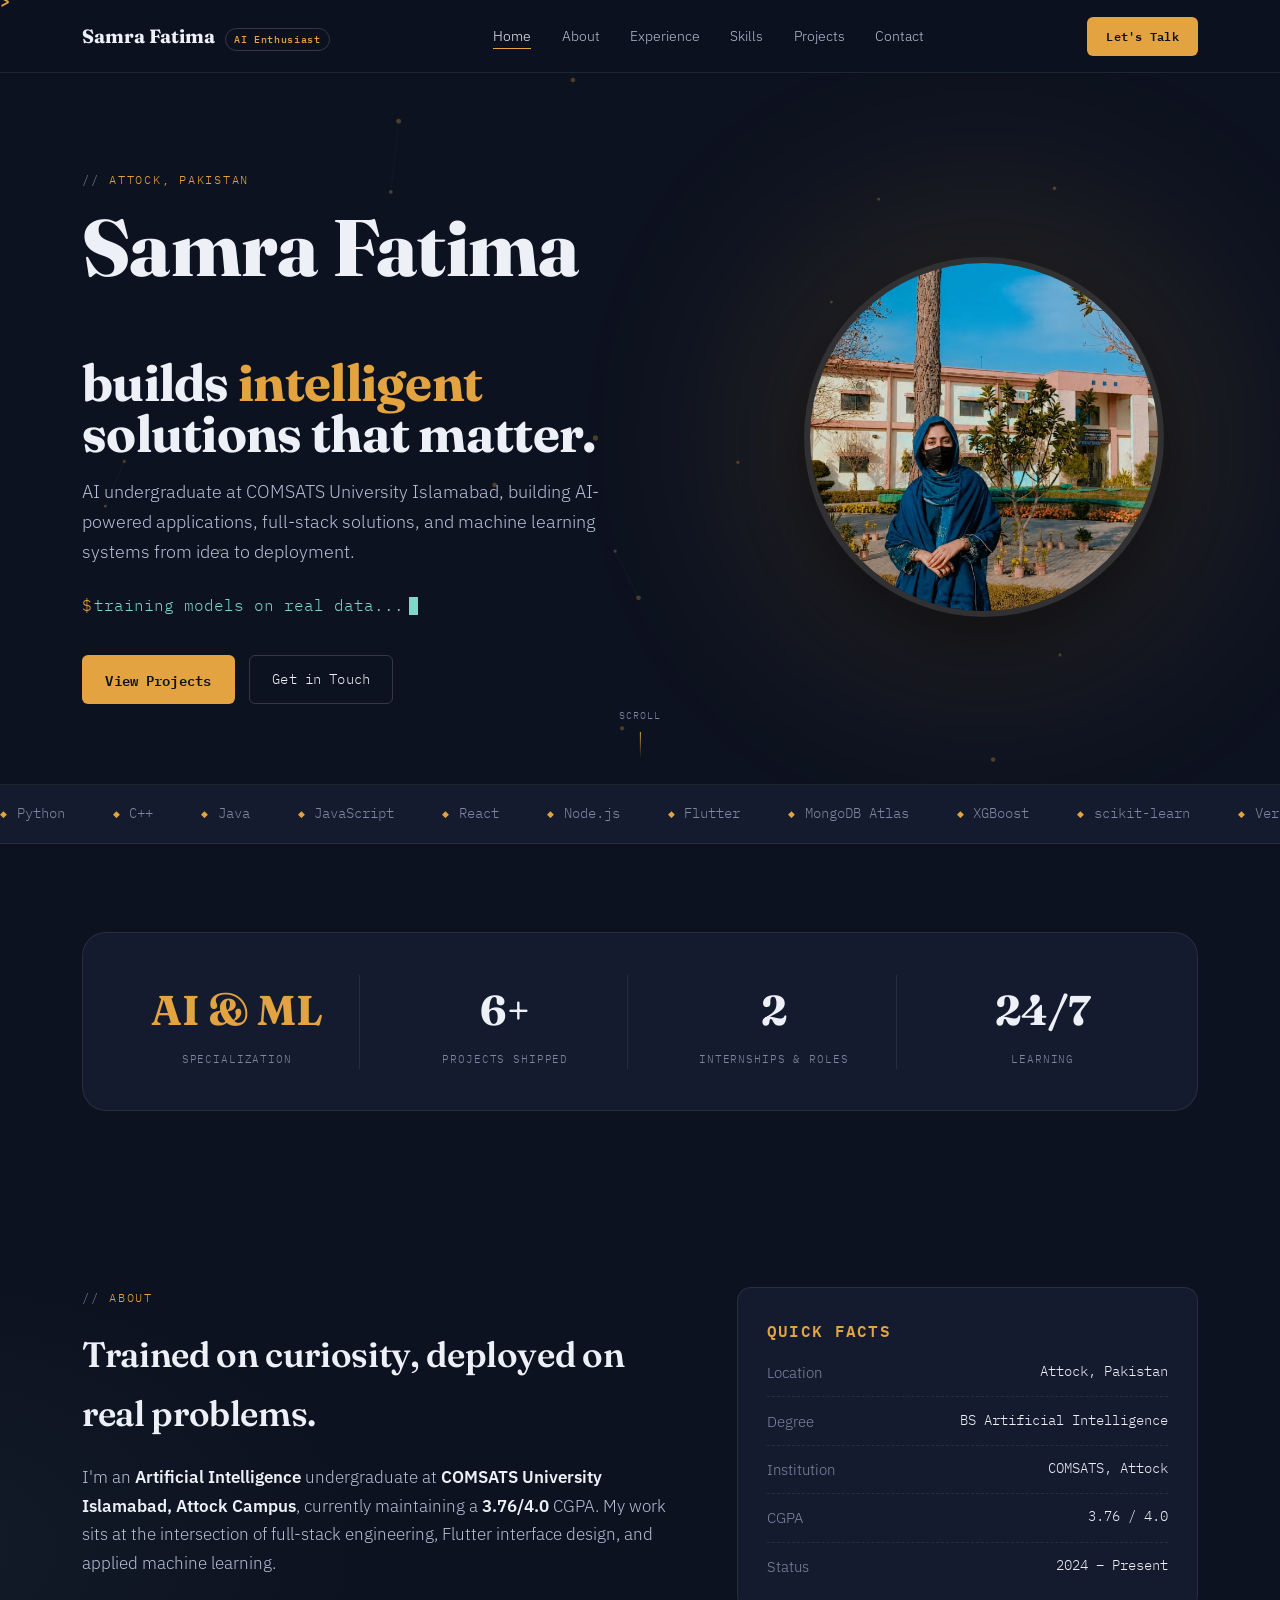
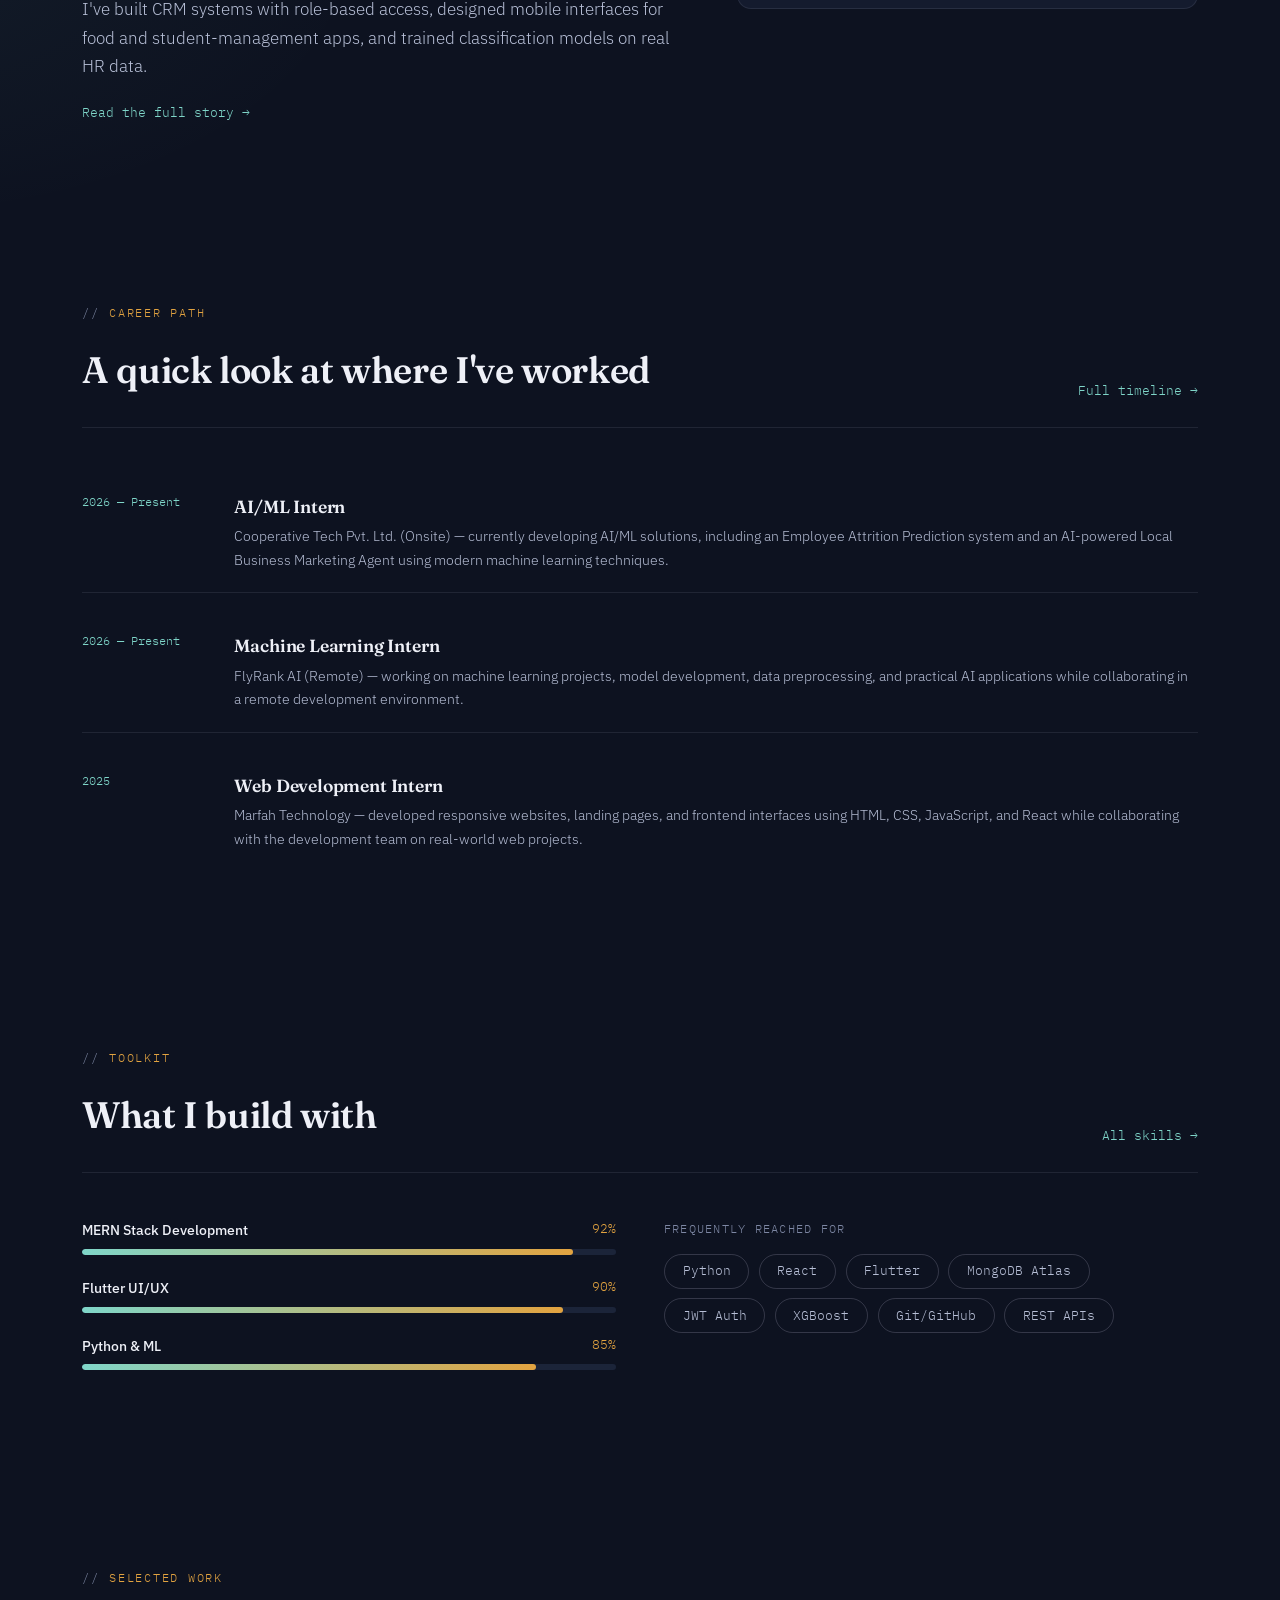
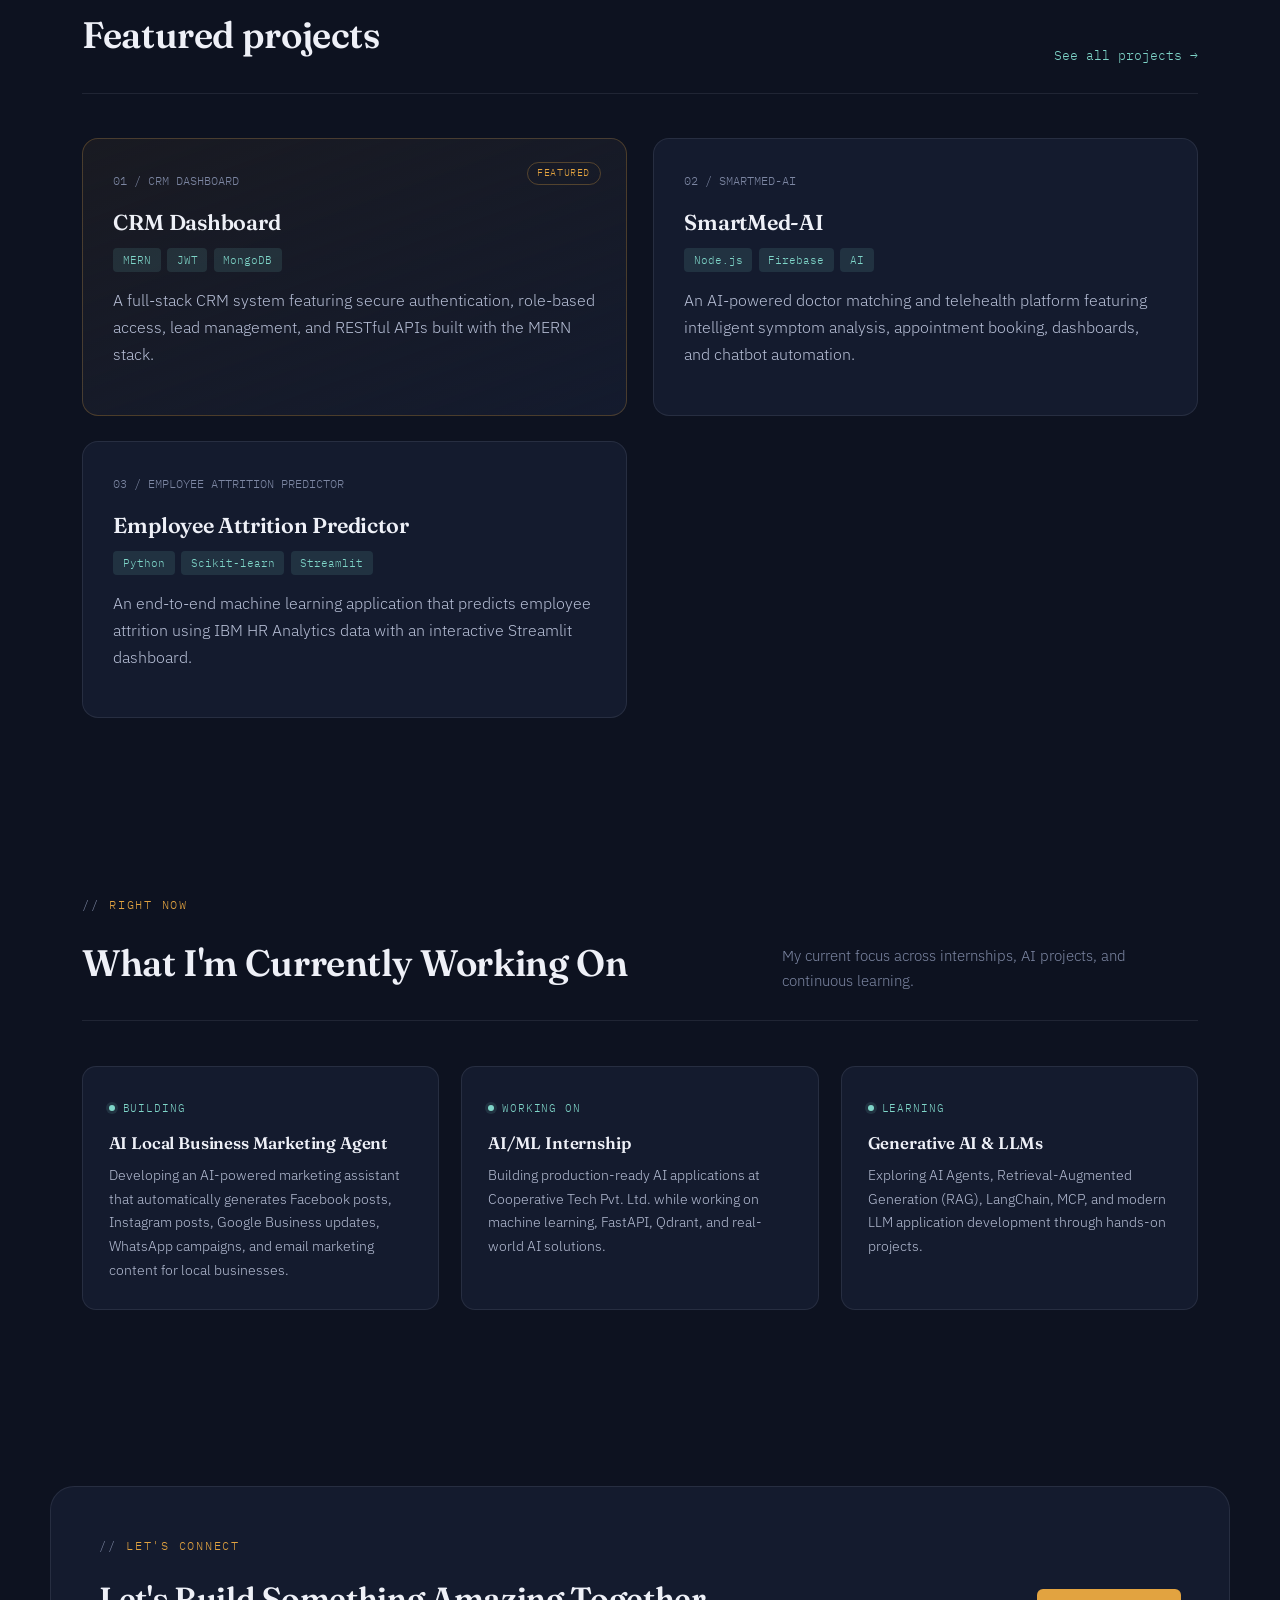
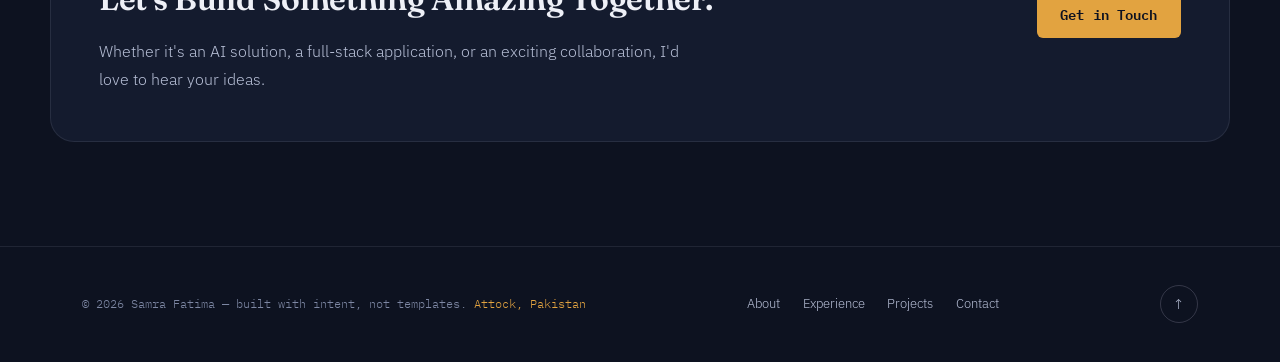
==== commit 7839f673: "Add files via upload" ====
--- a/index.html
+++ b/index.html
@@ -31,8 +31,12 @@
       <li><a href="contact.html">Contact</a></li>
     </ul>
     <a class="nav-cta" href="contact.html" data-cursor="Go">Let's Talk</a>
+    <button class="nav-toggle" id="nav-toggle" aria-label="Toggle menu">
+      <span></span><span></span><span></span>
+    </button>
   </nav>
 </header>
+<div class="nav-overlay" id="nav-overlay"></div>
 
 <!-- ================= HERO ================= -->
 <section class="hero">
--- a/assets/style.css
+++ b/assets/style.css
@@ -139,7 +139,19 @@
   font-weight:600; letter-spacing:0.02em; transition:filter .2s, transform .2s;
 }
 .nav-cta:hover{ filter:brightness(1.1); transform:translateY(-1px); }
-.nav-toggle{ display:none; background:none; border:1px solid var(--line-strong); border-radius:6px; padding:0.4rem 0.6rem; color:var(--ink-0); }
+.nav-toggle{
+  display:none; background:none; border:1px solid var(--line-strong); border-radius:6px;
+  width:40px; height:38px; align-items:center; justify-content:center; flex-direction:column; gap:4px;
+}
+.nav-toggle span{ display:block; width:18px; height:2px; background:var(--ink-0); border-radius:2px; transition:transform .3s var(--ease), opacity .2s; }
+.nav-toggle.open span:nth-child(1){ transform:translateY(6px) rotate(45deg); }
+.nav-toggle.open span:nth-child(2){ opacity:0; }
+.nav-toggle.open span:nth-child(3){ transform:translateY(-6px) rotate(-45deg); }
+.nav-overlay{
+  position:fixed; inset:0; background:rgba(6,9,16,0.6); backdrop-filter:blur(2px);
+  z-index:399; opacity:0; visibility:hidden; transition:opacity .3s var(--ease), visibility .3s var(--ease);
+}
+.nav-overlay.open{ opacity:1; visibility:visible; }
 
 /* ---------- EYEBROW ---------- */
 .eyebrow{
@@ -420,7 +432,18 @@
   .project-grid, .process-grid, .values-grid{ grid-template-columns:1fr 1fr; }
 }
 @media (max-width:900px){
-  .nav-links{ display:none; }
+  .nav-toggle{ display:flex; }
+  .nav-links{
+    position:fixed; top:0; right:0; height:100vh; width:78%; max-width:320px;
+    background:var(--bg-1); border-left:1px solid var(--line-strong);
+    flex-direction:column; align-items:flex-start; gap:0;
+    padding:6.5rem 2rem 2rem; transform:translateX(100%);
+    transition:transform .35s var(--ease); z-index:400; overflow-y:auto;
+  }
+  .nav-links.open{ transform:translateX(0); }
+  .nav-links li{ width:100%; border-bottom:1px solid var(--line); }
+  .nav-links a{ display:block; padding:1.1rem 0; font-size:1.05rem; }
+  .nav-links a::after{ display:none; }
   .hero-grid{ grid-template-columns:1fr; }
   .hero-stats{ border-left:none; border-top:1px solid var(--line); padding-left:0; padding-top:1.3rem; flex-direction:row; flex-wrap:wrap; gap:2rem; }
 }
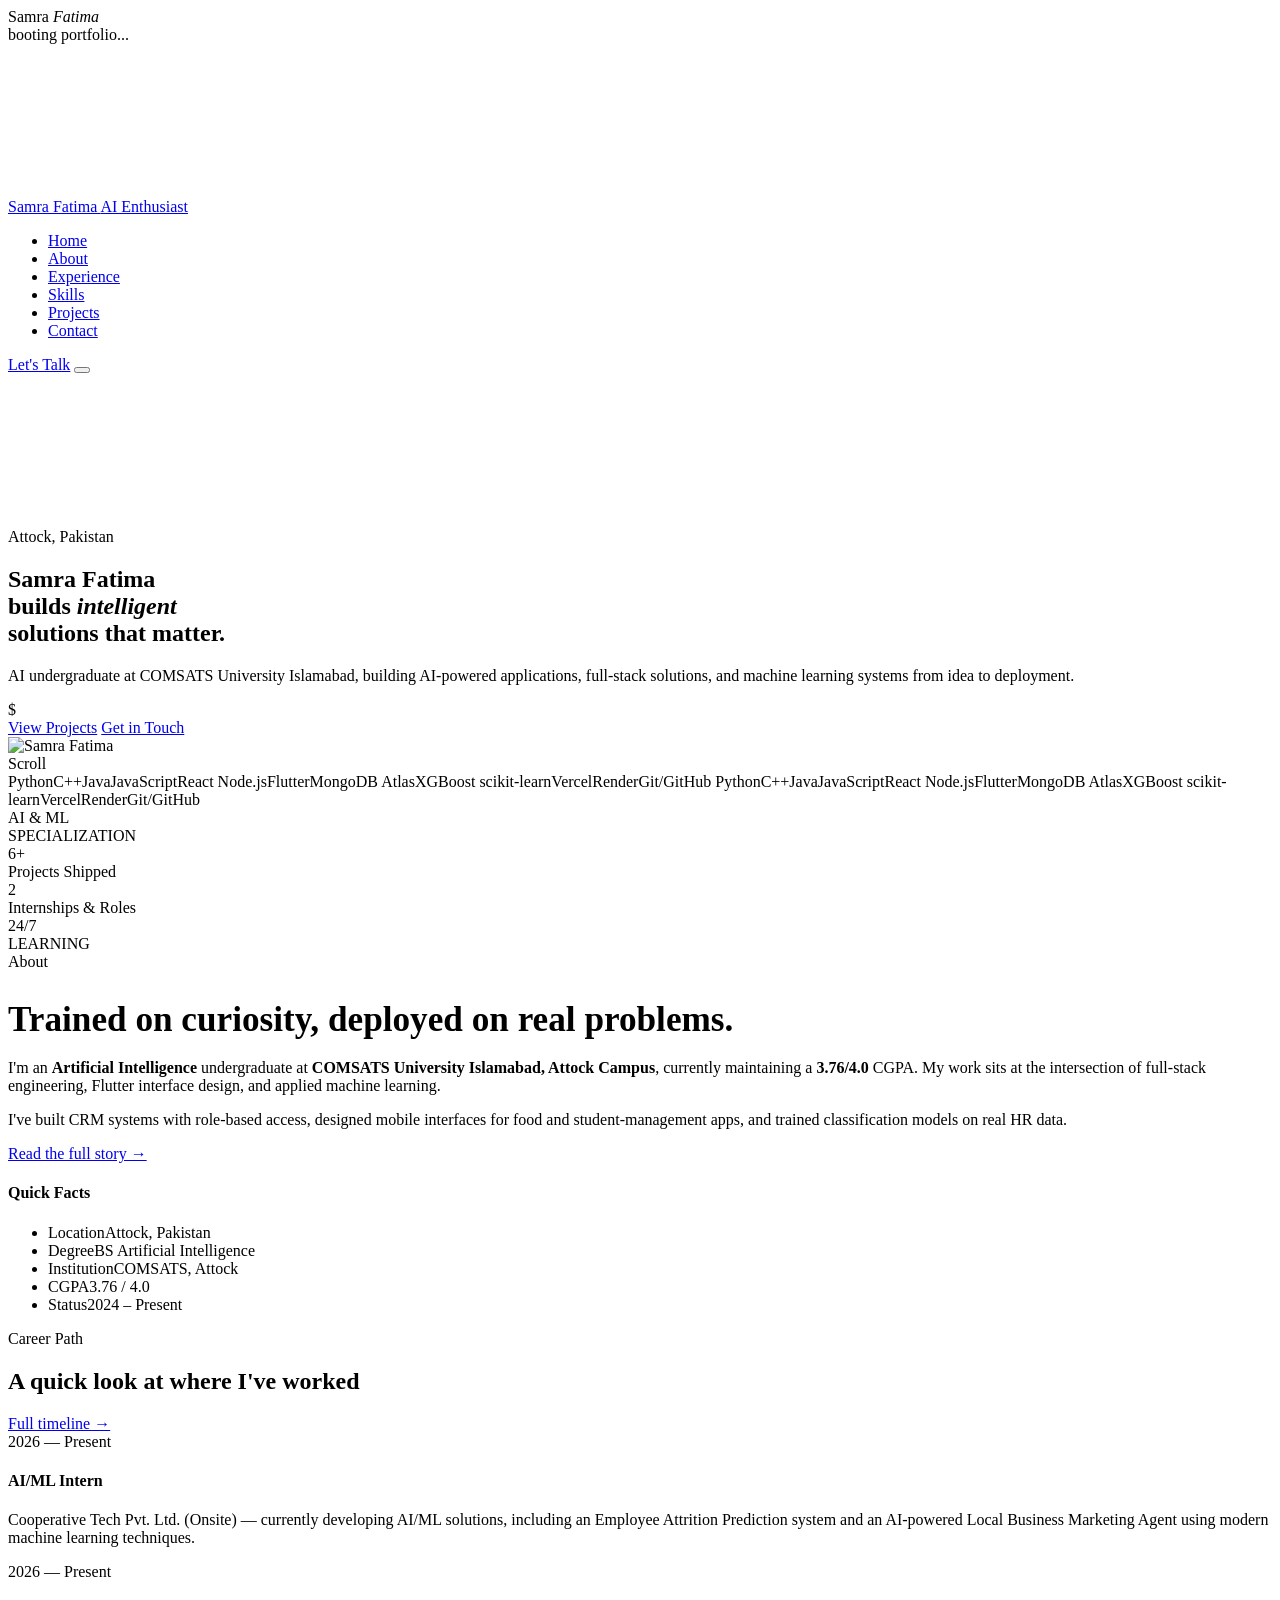
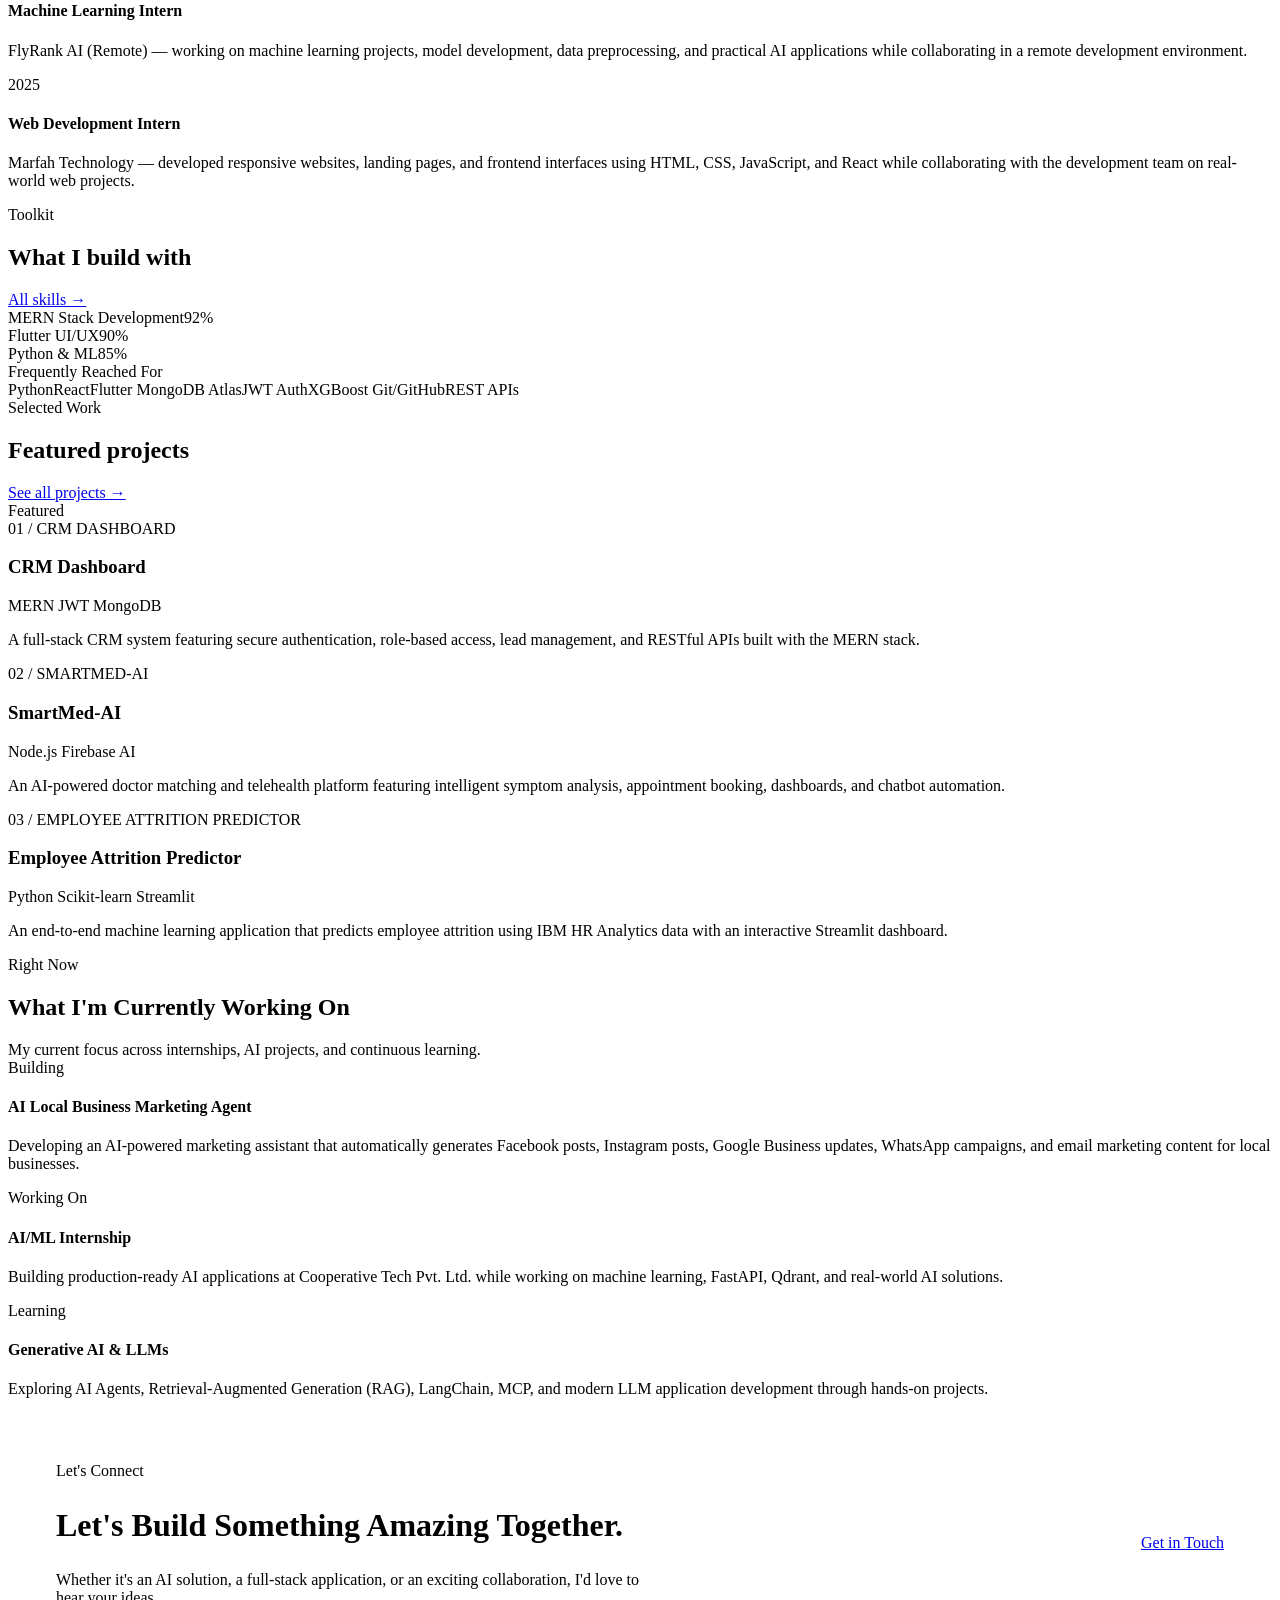
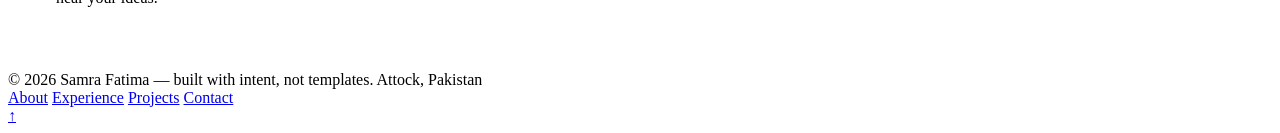
==== commit 72c49172: "Add files via upload" ====
--- a/index.html
+++ b/index.html
@@ -30,7 +30,7 @@
       <li><a href="projects.html">Projects</a></li>
       <li><a href="contact.html">Contact</a></li>
     </ul>
-    <a class="nav-cta" href="contact.html" data-cursor="Go">Let's Talk</a>
+    <a class="nav-cta" href="contact.html">Let's Talk</a>
     <button class="nav-toggle" id="nav-toggle" aria-label="Toggle menu">
       <span></span><span></span><span></span>
     </button>
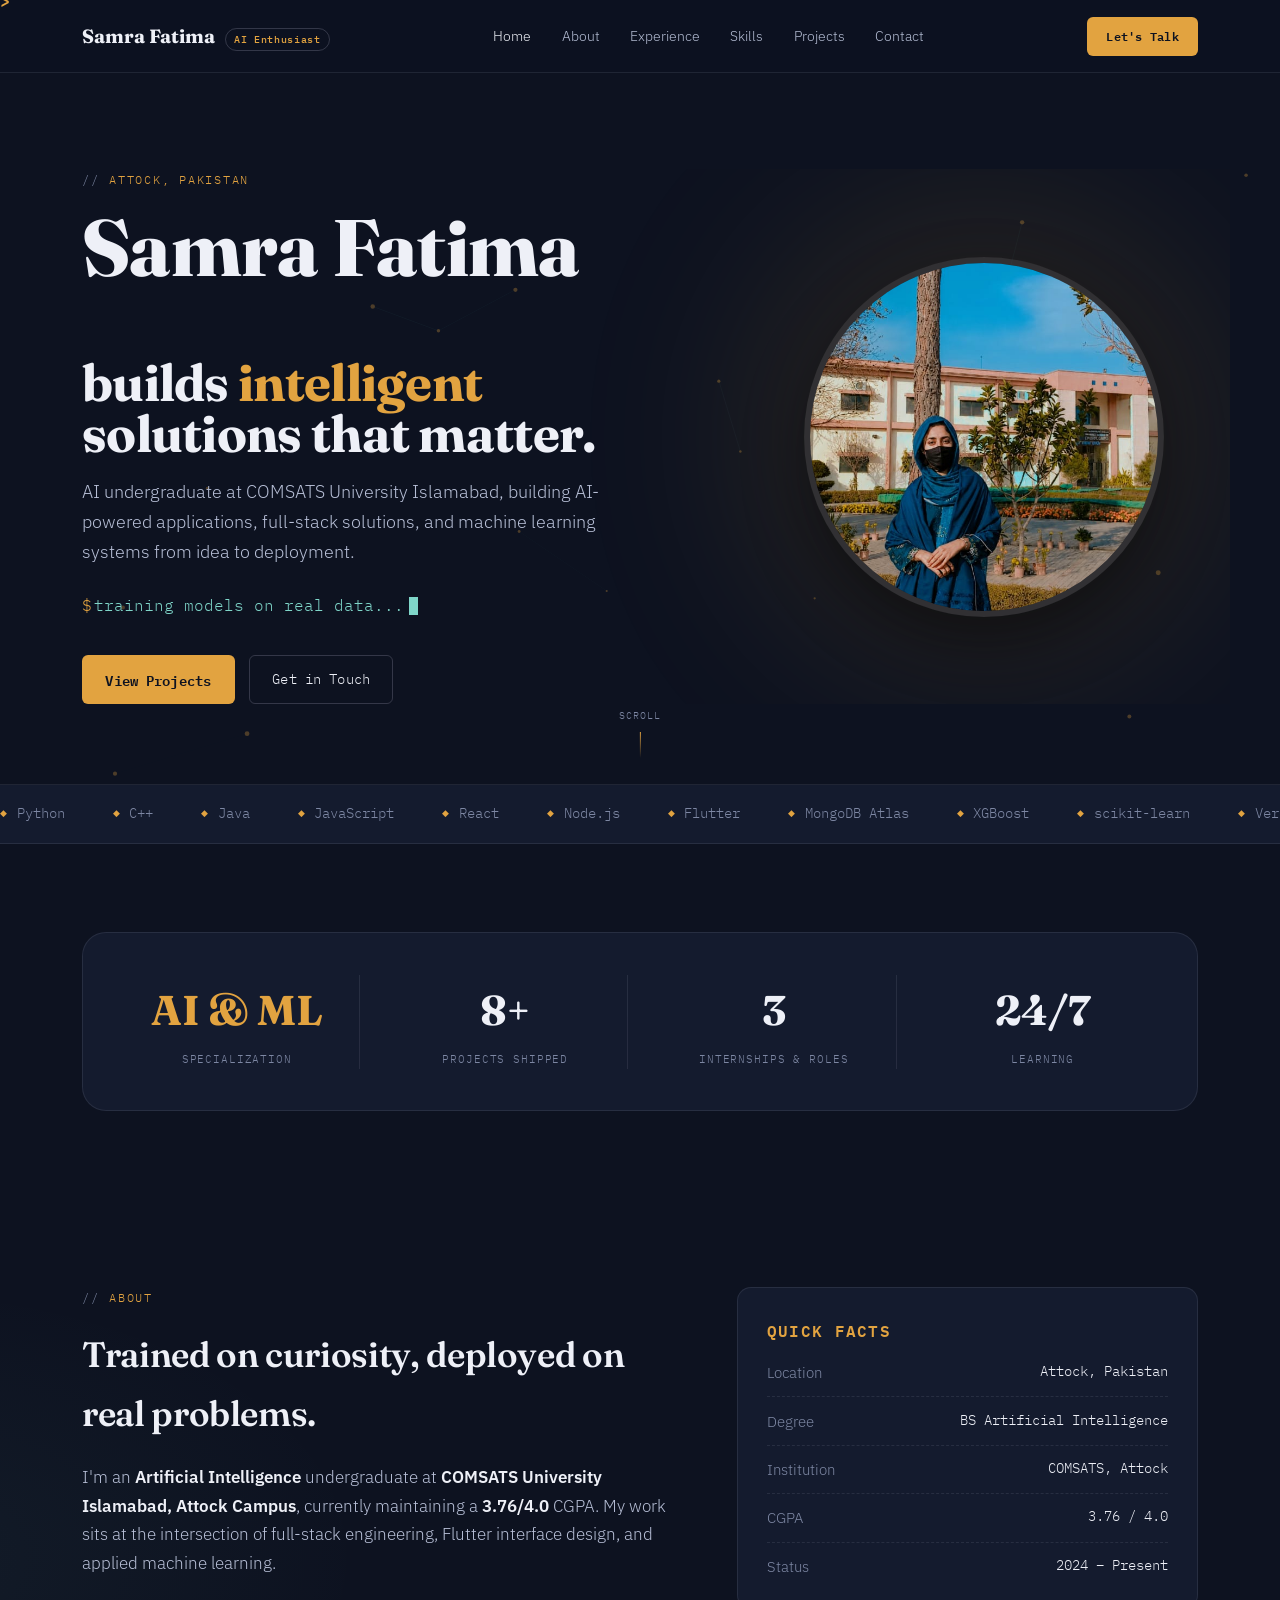
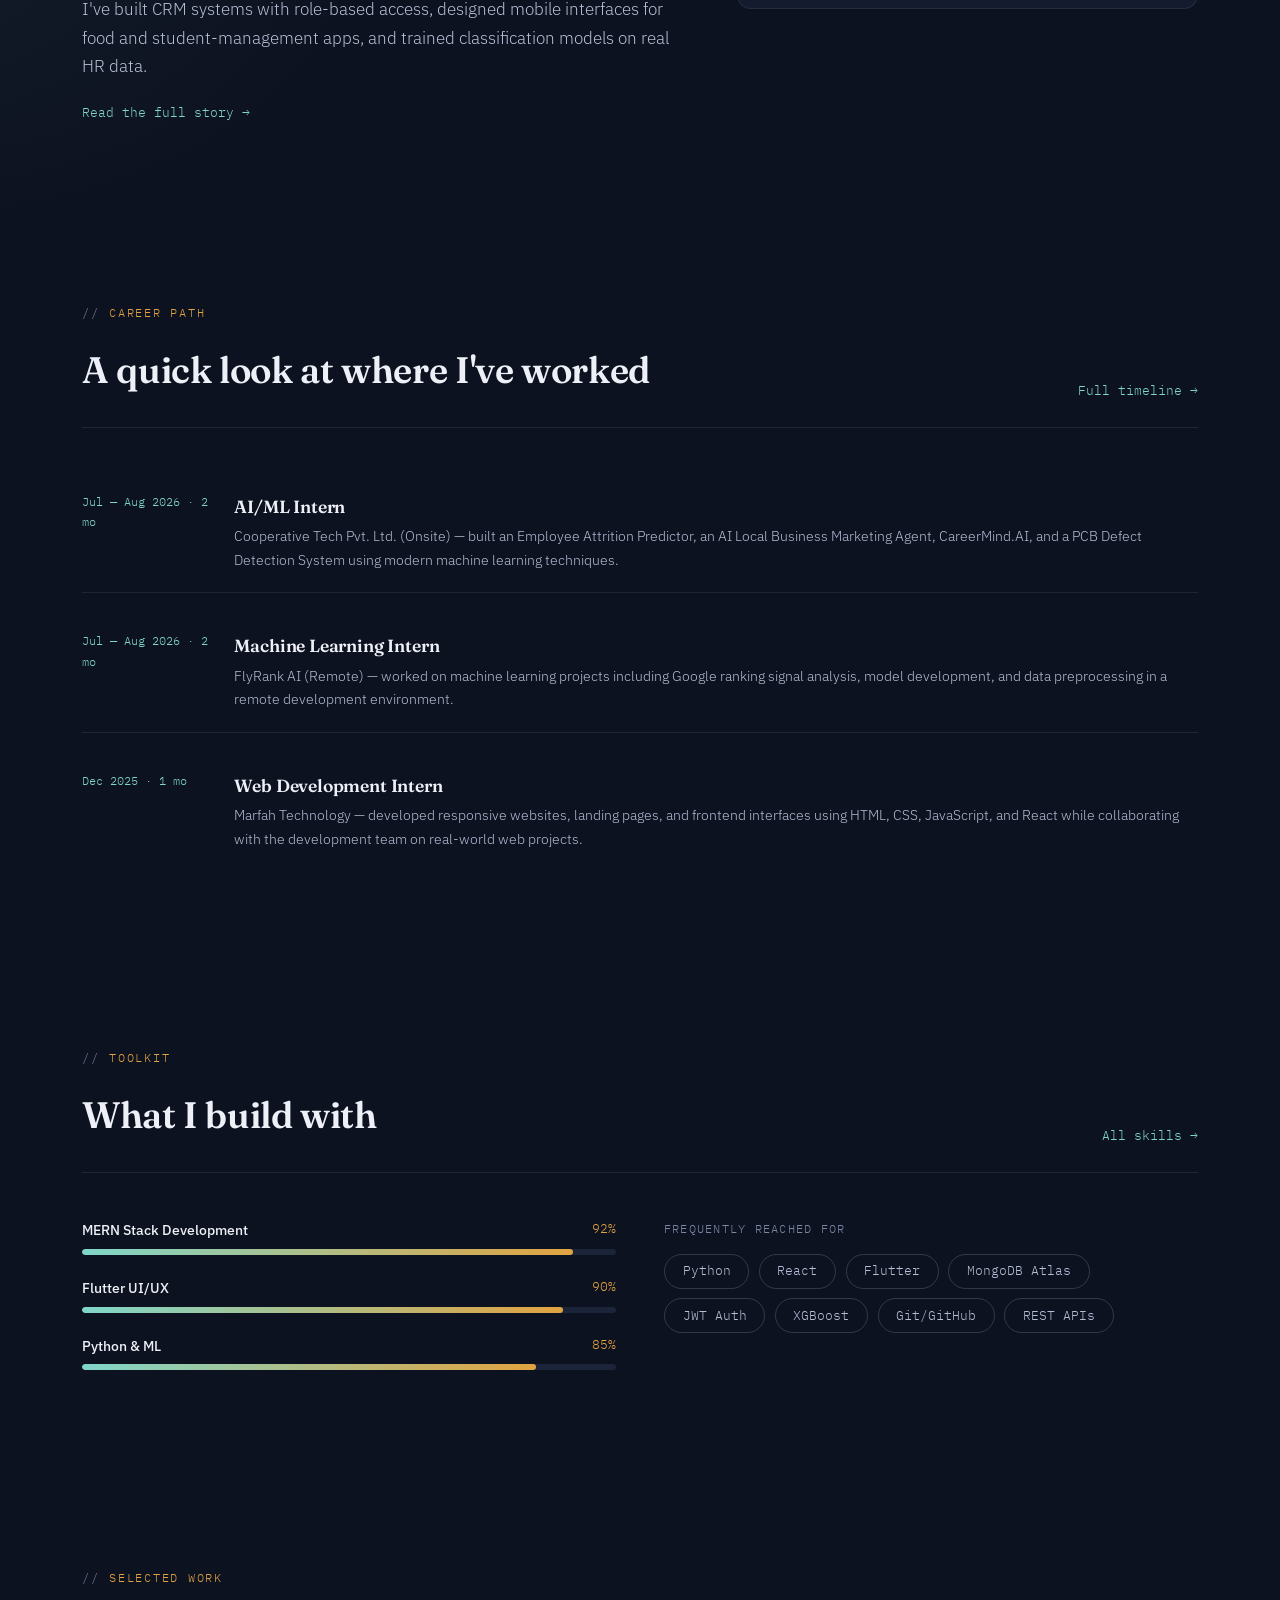
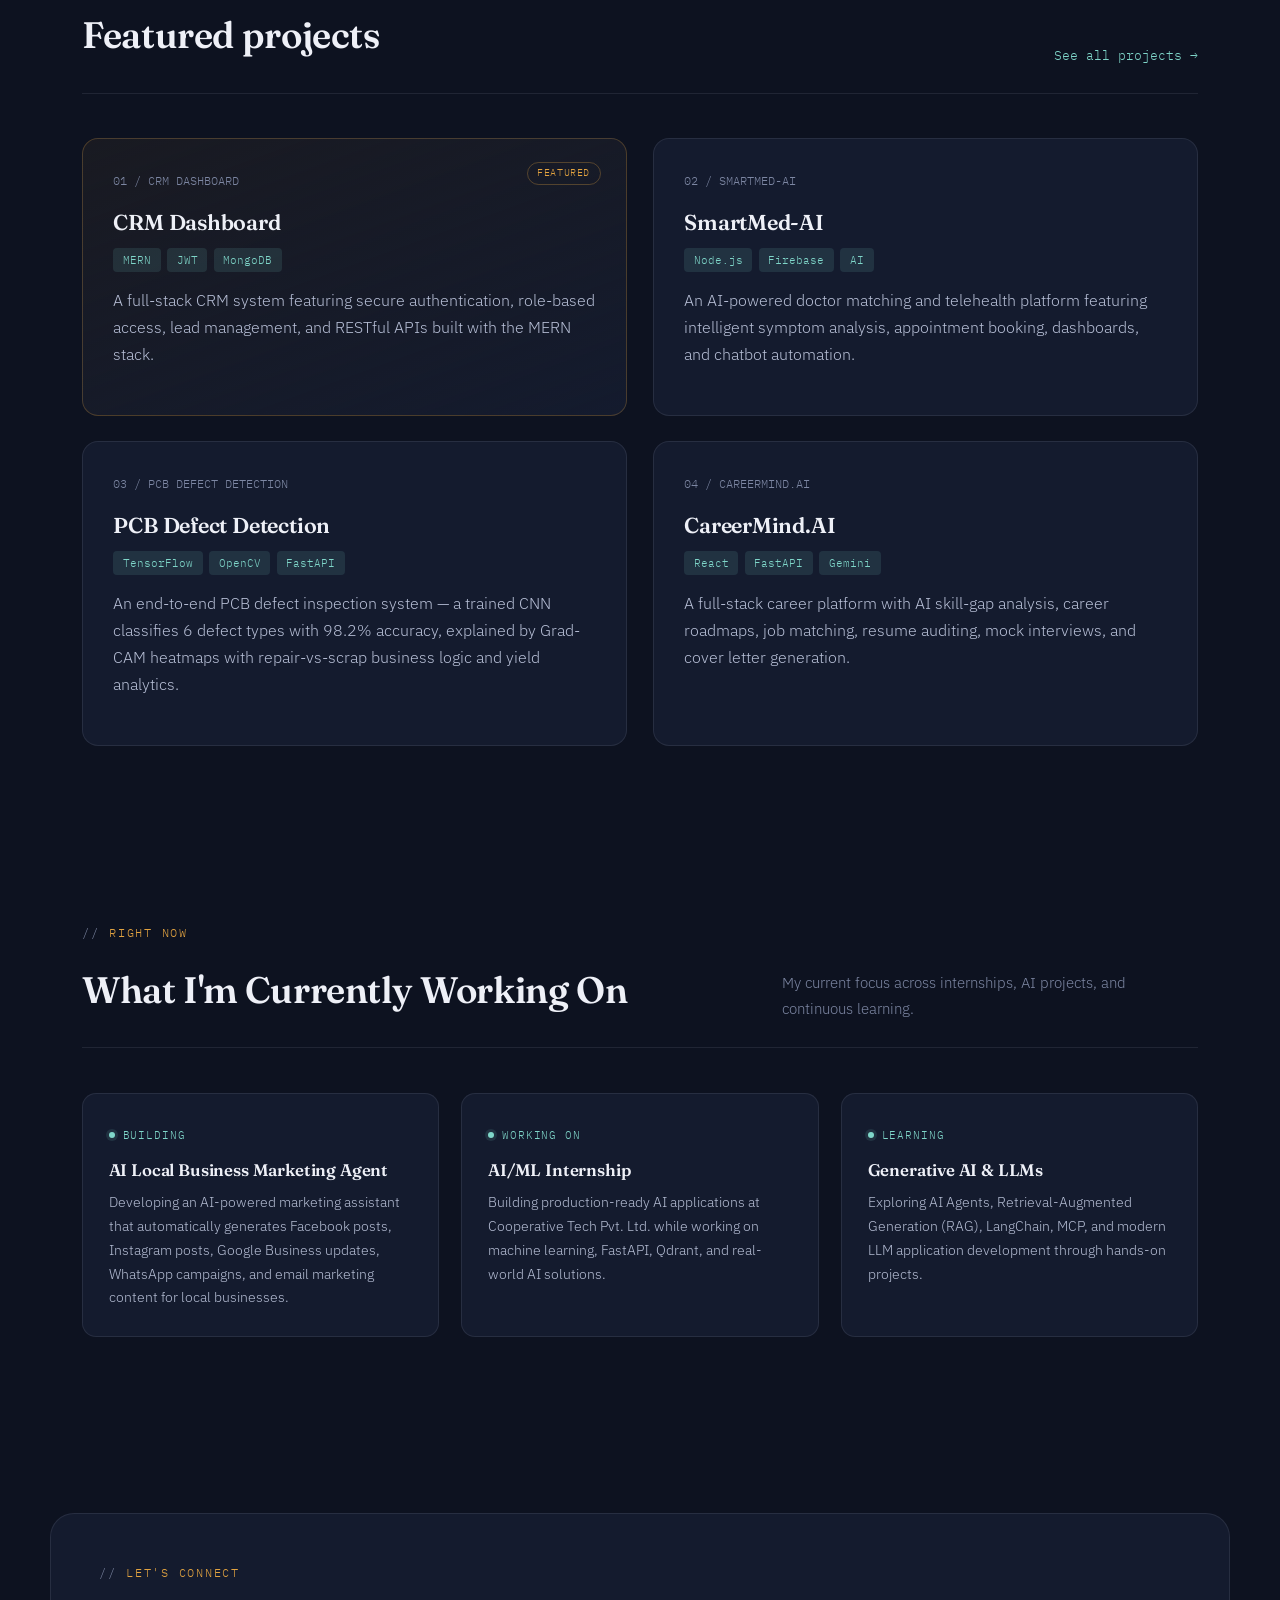
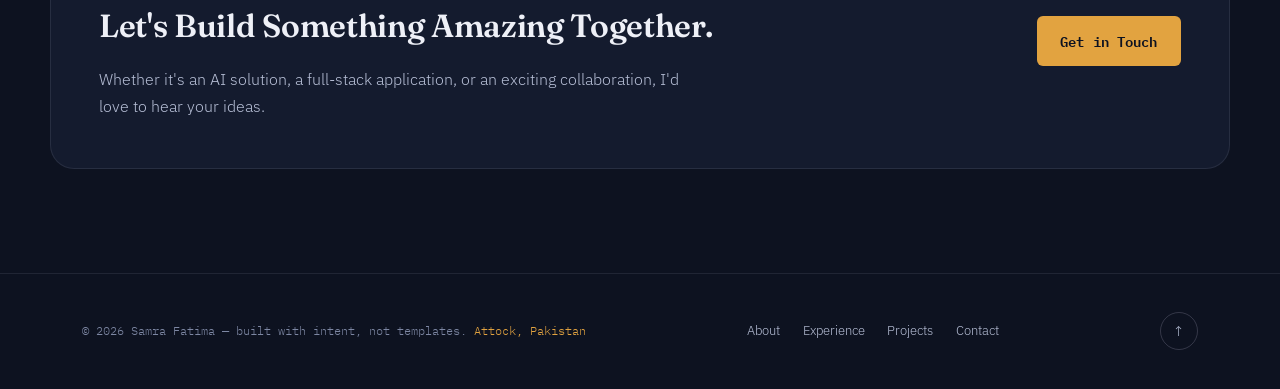
==== commit 7f988156: "Added projects to portfolio" ====
--- a/index.html
+++ b/index.html
@@ -111,11 +111,11 @@
         <div class="sb-label">SPECIALIZATION</div>
       </div>
       <div class="sb-item">
-        <div class="sb-num">6+</div>
+        <div class="sb-num">8+</div>
         <div class="sb-label">Projects Shipped</div>
       </div>
       <div class="sb-item">
-        <div class="sb-num">2</div>
+        <div class="sb-num">3</div>
         <div class="sb-label">Internships &amp; Roles</div>
       </div>
       <div class="sb-item">
@@ -161,25 +161,25 @@
     </div>
     <div class="mini-timeline" data-reveal="2">
       <div class="mini-t-item">
-        <div class="mt-date mono">2026 — Present</div>
+        <div class="mt-date mono">Jul — Aug 2026 · 2 mo</div>
         <div>
           <h4>AI/ML Intern</h4>
-          <p>Cooperative Tech Pvt. Ltd. (Onsite) — currently developing AI/ML solutions, including an Employee Attrition
-            Prediction system and an AI-powered Local Business Marketing Agent using modern machine learning techniques.</p>
+          <p>Cooperative Tech Pvt. Ltd. (Onsite) — built an Employee Attrition Predictor, an AI Local Business Marketing
+            Agent, CareerMind.AI, and a PCB Defect Detection System using modern machine learning techniques.</p>
         </div>
       </div>
       
       <div class="mini-t-item">
-        <div class="mt-date mono">2026 — Present</div>
+        <div class="mt-date mono">Jul — Aug 2026 · 2 mo</div>
         <div>
           <h4>Machine Learning Intern</h4>
-          <p>FlyRank AI (Remote) — working on machine learning projects, model development, data preprocessing, and practical
-            AI applications while collaborating in a remote development environment.</p>
+          <p>FlyRank AI (Remote) — worked on machine learning projects including Google ranking signal analysis, model
+            development, and data preprocessing in a remote development environment.</p>
         </div>
       </div>
       
       <div class="mini-t-item">
-        <div class="mt-date mono">2025</div>
+        <div class="mt-date mono">Dec 2025 · 1 mo</div>
         <div>
           <h4>Web Development Intern</h4>
           <p>Marfah Technology — developed responsive websites, landing pages, and frontend interfaces using HTML, CSS,
@@ -239,7 +239,7 @@
     </div>
     <div class="project-grid">
     
-      <div class="p-card featured" data-reveal="1">
+      <a class="p-card featured" href="projects.html#p1" data-reveal="1">
         <span class="p-featured-tag">Featured</span>
         <div class="p-index mono">01 / CRM DASHBOARD</div>
     
@@ -255,9 +255,9 @@
           A full-stack CRM system featuring secure authentication, role-based access,
           lead management, and RESTful APIs built with the MERN stack.
         </p>
-      </div>
-    
-      <div class="p-card" data-reveal="2">
+      </a>
+    
+      <a class="p-card" href="projects.html#p5" data-reveal="2">
         <div class="p-index mono">02 / SMARTMED-AI</div>
     
         <h3>SmartMed-AI</h3>
@@ -272,24 +272,42 @@
           An AI-powered doctor matching and telehealth platform featuring intelligent
           symptom analysis, appointment booking, dashboards, and chatbot automation.
         </p>
-      </div>
-    
-      <div class="p-card" data-reveal="3">
-        <div class="p-index mono">03 / EMPLOYEE ATTRITION PREDICTOR</div>
-    
-        <h3>Employee Attrition Predictor</h3>
+      </a>
+    
+      <a class="p-card" href="projects.html#p8" data-reveal="3">
+        <div class="p-index mono">03 / PCB DEFECT DETECTION</div>
+    
+        <h3>PCB Defect Detection</h3>
     
         <div class="p-stack">
-          <span>Python</span>
-          <span>Scikit-learn</span>
-          <span>Streamlit</span>
-        </div>
-    
-        <p>
-          An end-to-end machine learning application that predicts employee attrition
-          using IBM HR Analytics data with an interactive Streamlit dashboard.
-        </p>
-      </div>
+          <span>TensorFlow</span>
+          <span>OpenCV</span>
+          <span>FastAPI</span>
+        </div>
+    
+        <p>
+          An end-to-end PCB defect inspection system — a trained CNN classifies
+          6 defect types with 98.2% accuracy, explained by Grad-CAM heatmaps
+          with repair-vs-scrap business logic and yield analytics.
+        </p>
+      </a>
+    
+      <a class="p-card" href="projects.html#p7" data-reveal="4">
+        <div class="p-index mono">04 / CAREERMIND.AI</div>
+    
+        <h3>CareerMind.AI</h3>
+    
+        <div class="p-stack">
+          <span>React</span>
+          <span>FastAPI</span>
+          <span>Gemini</span>
+        </div>
+    
+        <p>
+          A full-stack career platform with AI skill-gap analysis, career roadmaps,
+          job matching, resume auditing, mock interviews, and cover letter generation.
+        </p>
+      </a>
     
     </div>
   </div>
--- a/assets/style.css
+++ b/assets/style.css
@@ -0,0 +1,716 @@
+/* =========================================================
+   SAMRA FATIMA — PORTFOLIO DESIGN SYSTEM
+   ========================================================= */
+:root{
+  --bg-0:#0d1220;
+  --bg-1:#141b2e;
+  --bg-2:#1b2439;
+  --bg-3:#222d45;
+  --line:rgba(232,224,255,0.09);
+  --line-strong:rgba(232,224,255,0.18);
+  --ink-0:#eef0f7;
+  --ink-1:#b7bfd6;
+  --ink-2:#7d87a3;
+  --amber:#e2a340;
+  --amber-soft:rgba(226,163,64,0.14);
+  --cyan:#7fd6c9;
+  --cyan-soft:rgba(127,214,201,0.12);
+  --ease:cubic-bezier(.16,.84,.44,1);
+}
+*{
+  margin:0;
+  padding:0;
+  box-sizing:border-box;
+  max-width: 100%;
+  scrollbar-width: none;
+  -ms-overflow-style: none;
+}
+*::-webkit-scrollbar{
+  display: none;
+}
+html{
+  scroll-behavior:smooth;
+  overflow-x: clip;
+  scrollbar-width: none;
+  -ms-overflow-style: none;
+}
+html::-webkit-scrollbar{
+  display: none;
+}
+body{
+  background:
+    radial-gradient(1100px 600px at 85% -10%, rgba(226,163,64,0.07), transparent 60%),
+    radial-gradient(900px 500px at -10% 30%, rgba(127,214,201,0.05), transparent 55%),
+    var(--bg-0);
+  color:var(--ink-1);
+  font-family:'IBM Plex Sans', sans-serif;
+  font-weight:300;
+  line-height:1.7;
+  -webkit-font-smoothing:antialiased;
+  overflow-x: clip;
+  opacity:0;
+  animation: pageIn .6s var(--ease) .15s forwards;
+}
+@keyframes pageIn{ to{ opacity:1; } }
+body.page-exit{ animation: pageOut .35s var(--ease) forwards; }
+@keyframes pageOut{ to{ opacity:0; transform:translateY(-8px); } }
+
+.mono{font-family:'IBM Plex Mono', monospace;}
+h1,h2,h3,h4{font-family:'Fraunces', serif; color:var(--ink-0); font-weight:600; letter-spacing:-0.01em;}
+a{color:inherit; text-decoration:none;}
+ul{list-style:none;}
+.wrap{
+  max-width:1180px;
+  margin:0 auto;
+  padding:0 2rem;
+  width: 100%;
+  overflow-x: hidden;
+}
+img{max-width:100%; display:block;}
+
+::selection{ background:var(--amber); color:var(--bg-0); }
+
+/* ---------- CUSTOM CURSOR : code-bracket + spark trail ---------- */
+@media (hover:hover) and (pointer:fine){
+  body{ cursor:none; }
+  a, button, .tag, .p-card, .contact-card, .cert-item, .filter-btn{ cursor:none; }
+}
+#cursor-trail{
+  position:fixed; inset:0; z-index:9997; pointer-events:none; width:100%; height:100%;
+}
+#cursor-glyph{
+  position:fixed; top:0; left:0; z-index:9999; pointer-events:none;
+  display:flex; align-items:center; gap:3px;
+  font-family:'IBM Plex Mono', monospace; font-weight:600;
+  will-change:transform;
+}
+#cursor-glyph .br{
+  font-size:1.05rem; color:var(--amber); line-height:1;
+  transition:transform .35s var(--ease), color .25s;
+}
+#cursor-glyph .br.l{ transform:translateX(3px); }
+#cursor-glyph .br.r{ transform:translateX(-3px); }
+#cursor-glyph .lbl{
+  font-size:0.58rem; letter-spacing:0.1em; text-transform:uppercase; color:var(--cyan);
+  opacity:0; transform:scale(0.7); white-space:nowrap; transition:opacity .25s, transform .25s;
+}
+#cursor-glyph.grow .br.l{ transform:translateX(-9px); color:var(--cyan); }
+#cursor-glyph.grow .br.r{ transform:translateX(9px); color:var(--cyan); }
+#cursor-glyph.grow .lbl{ opacity:1; transform:scale(1); }
+#cursor-glyph.click .br{ color:var(--ink-0); }
+@media (hover:none), (pointer:coarse){
+  #cursor-glyph, #cursor-trail{ display:none; }
+}
+
+/* ---------- PRELOADER ---------- */
+#loader{
+  position:fixed; inset:0; z-index:10000; background:var(--bg-0);
+  display:flex; flex-direction:column; align-items:center; justify-content:center;
+  gap:1rem;
+  transition:opacity .5s var(--ease), visibility .5s var(--ease);
+}
+#loader.hide{ opacity:0; visibility:hidden; }
+.loader-mark{
+  font-family:'Fraunces', serif; font-size:1.4rem; color:var(--ink-0); letter-spacing:-0.01em;
+}
+.loader-mark em{ color:var(--amber); font-style:normal; }
+.loader-bar{
+  width:180px; height:2px; background:var(--bg-2); border-radius:2px; overflow:hidden;
+}
+.loader-fill{
+  height:100%; width:0%; background:linear-gradient(90deg,var(--cyan),var(--amber));
+  animation:loaderFill 1s var(--ease) forwards;
+}
+@keyframes loaderFill{ to{ width:100%; } }
+.loader-status{
+  font-family:'IBM Plex Mono', monospace; font-size:0.68rem; color:var(--ink-2); letter-spacing:0.08em;
+}
+
+/* ---------- NAV ---------- */
+header{
+  position:sticky; top:0; z-index:500;
+  backdrop-filter:blur(14px);
+  background:rgba(13,18,32,0.75);
+  border-bottom:1px solid var(--line);
+}
+nav.wrap{
+  display:flex; align-items:center; justify-content:space-between;
+  padding:1.05rem 2rem;
+}
+.brand{
+  display:flex; align-items:baseline; gap:0.6rem;
+  font-family:'Fraunces', serif; font-size:1.2rem; font-weight:700; color:var(--ink-0);
+}
+.brand span{
+  font-family:'IBM Plex Mono', monospace;
+  font-size:0.64rem; color:var(--amber); font-weight:500;
+  border:1px solid var(--line-strong); border-radius:20px; padding:0.12rem 0.55rem;
+  letter-spacing:0.06em;
+}
+.nav-links{
+  display:flex; gap:1.9rem; font-size:0.85rem;
+  max-width: 100%;
+  overflow-x: hidden;
+}
+.nav-links a{
+  color:var(--ink-1); position:relative; padding-bottom:4px; transition:color .2s;
+}
+.nav-links a:hover, .nav-links a.active{ color:var(--ink-0); }
+.nav-links a::after{
+  content:""; position:absolute; left:0; bottom:0; width:0; height:1px; background:var(--amber);
+  transition:width .25s var(--ease);
+}
+.nav-links a:hover::after, .nav-links a.active::after{ width:100%; }
+.nav-cta{
+  font-family:'IBM Plex Mono', monospace; font-size:0.78rem; color:var(--bg-0);
+  background:var(--amber); padding:0.55rem 1.2rem; border-radius:6px;
+  font-weight:600; letter-spacing:0.02em; transition:filter .2s, transform .2s;
+}
+.nav-cta:hover{ filter:brightness(1.1); transform:translateY(-1px); }
+.nav-toggle{
+  display:none; background:none; border:1px solid var(--line-strong); border-radius:6px;
+  width:40px; height:38px; align-items:center; justify-content:center; flex-direction:column; gap:4px;
+}
+.nav-toggle span{ display:block; width:18px; height:2px; background:var(--ink-0); border-radius:2px; transition:transform .3s var(--ease), opacity .2s; }
+.nav-toggle.open span:nth-child(1){ transform:translateY(6px) rotate(45deg); }
+.nav-toggle.open span:nth-child(2){ opacity:0; }
+.nav-toggle.open span:nth-child(3){ transform:translateY(-6px) rotate(-45deg); }
+.nav-overlay{
+  position:fixed; inset:0; background:rgba(6,9,16,0.6); backdrop-filter:blur(2px);
+  z-index:399; opacity:0; visibility:hidden; transition:opacity .3s var(--ease), visibility .3s var(--ease);
+}
+.nav-overlay.open{ opacity:1; visibility:visible; }
+
+/* ---------- EYEBROW ---------- */
+.eyebrow{
+  font-family:'IBM Plex Mono', monospace; font-size:0.78rem; letter-spacing:0.14em;
+  text-transform:uppercase; color:var(--amber); display:flex; align-items:center; gap:0.6rem;
+  margin-bottom:1rem;
+}
+.eyebrow::before{content:"//"; color:var(--ink-2);}
+
+/* ---------- REVEAL ---------- */
+[data-reveal]{ opacity:0; transform:translateY(24px); transition:opacity .7s var(--ease), transform .7s var(--ease); }
+[data-reveal].in{ opacity:1; transform:translateY(0); }
+[data-reveal="1"]{ transition-delay:.05s; }
+[data-reveal="2"]{ transition-delay:.15s; }
+[data-reveal="3"]{ transition-delay:.25s; }
+[data-reveal="4"]{ transition-delay:.35s; }
+
+/* ---------- PAGE HERO BANNER (subpages) ---------- */
+.page-banner{
+  padding:4.5rem 0 3rem; border-bottom:1px solid var(--line); position:relative; overflow:hidden;
+}
+.page-banner .kicker{ font-family:'IBM Plex Mono', monospace; font-size:0.78rem; color:var(--cyan); letter-spacing:0.12em; text-transform:uppercase; margin-bottom:0.8rem; }
+.page-banner h1{ font-size:3.4rem; line-height:1.05; max-width:32rem; }
+.page-banner h1 em{ color:var(--amber); font-style:normal; }
+.page-banner p{ font-size:1.05rem; color:var(--ink-1); max-width:34rem; margin-top:1rem; }
+.crumb{ font-family:'IBM Plex Mono', monospace; font-size:0.72rem; color:var(--ink-2); margin-bottom:1.2rem; }
+.crumb span{ color:var(--amber); }
+
+/* ---------- HERO (home) ---------- */
+.hero{ position:relative; overflow:hidden; padding:6rem 0 5rem; border-bottom:1px solid var(--line); }
+#node-canvas{ position:absolute; inset:0; width:100%; height:100%; opacity:0.55; }
+.hero-grid{ position:relative; z-index:2; display:grid; grid-template-columns:1.5fr 1fr; gap:3rem; align-items:end; }
+.hero h1{ font-size:4.4rem; line-height:1; margin-bottom:1.1rem; }
+.hero h1 em{ color:var(--amber); font-style:normal; }
+.hero .lede{ font-size:1.1rem; color:var(--ink-1); max-width:34rem; font-weight:300; }
+.terminal-line{ margin-top:1.6rem; font-family:'IBM Plex Mono', monospace; font-size:1rem; color:var(--cyan); display:flex; align-items:center; gap:0.15rem; }
+.terminal-line .prompt{ color:var(--amber); }
+.cursor-blink{ display:inline-block; width:9px; height:1.1em; background:var(--cyan); margin-left:2px; animation:blink 1s steps(1) infinite; }
+@keyframes blink{50%{opacity:0;}}
+.hero-stats{ display:flex; flex-direction:column; gap:1.3rem; border-left:1px solid var(--line); padding-left:2rem; }
+.stat .num{ font-family:'Fraunces', serif; font-size:2rem; color:var(--ink-0); font-weight:700; }
+.stat .label{ font-family:'IBM Plex Mono', monospace; font-size:0.7rem; color:var(--ink-2); letter-spacing:0.08em; text-transform:uppercase; }
+.hero-actions{ display:flex; gap:0.9rem; margin-top:2.2rem; flex-wrap:wrap; }
+.btn{
+  font-family:'IBM Plex Mono', monospace; font-size:0.85rem; padding:0.75rem 1.4rem;
+  border-radius:6px; letter-spacing:0.01em; transition:all .25s var(--ease);
+  display:inline-flex; align-items:center; gap:0.5rem; border:1px solid transparent;
+}
+.btn-primary{ background:var(--amber); color:var(--bg-0); font-weight:600; }
+.btn-primary:hover{ filter:brightness(1.1); transform:translateY(-2px); }
+.btn-ghost{ border-color:var(--line-strong); color:var(--ink-0); }
+.btn-ghost:hover{ border-color:var(--cyan); color:var(--cyan); transform:translateY(-2px); }
+.scroll-cue{
+  position:absolute; bottom:1.6rem; left:50%; transform:translateX(-50%); z-index:2;
+  font-family:'IBM Plex Mono', monospace; font-size:0.65rem; color:var(--ink-2); letter-spacing:0.1em;
+  display:flex; flex-direction:column; align-items:center; gap:0.5rem; text-transform:uppercase;
+}
+.scroll-cue .line{ width:1px; height:26px; background:linear-gradient(var(--amber), transparent); animation:scrollcue 1.8s ease-in-out infinite; }
+@keyframes scrollcue{ 0%{transform:scaleY(0); transform-origin:top;} 50%{transform:scaleY(1); transform-origin:top;} 51%{transform-origin:bottom;} 100%{transform:scaleY(0); transform-origin:bottom;} }
+
+/* ---------- SECTION shell ---------- */
+section{ padding:5.5rem 0; }
+.section-head{
+  display:flex; justify-content:space-between; align-items:flex-end;
+  margin-bottom:2.8rem; gap:2rem; flex-wrap:wrap;
+  border-bottom:1px solid var(--line); padding-bottom:1.6rem;
+}
+.section-head h2{ font-size:2.3rem; }
+.section-head .sub{ font-size:0.95rem; color:var(--ink-2); max-width:26rem; }
+.section-link{
+  font-family:'IBM Plex Mono', monospace; font-size:0.8rem; color:var(--cyan);
+  display:inline-flex; align-items:center; gap:0.4rem; transition:gap .2s, color .2s;
+}
+.section-link:hover{ gap:0.7rem; color:var(--amber); }
+
+/* ---------- ABOUT ---------- */
+.about-grid{ display:grid; grid-template-columns:1.3fr 1fr; gap:3.5rem; align-items:start; }
+.about-grid p{ font-size:1.05rem; margin-bottom:1.1rem; }
+.about-grid strong{ color:var(--ink-0); font-weight:600; }
+.about-card{ background:var(--bg-1); border:1px solid var(--line); border-radius:14px; padding:1.8rem; }
+.about-card h4{ font-size:1rem; font-family:'IBM Plex Mono', monospace; text-transform:uppercase; letter-spacing:0.08em; color:var(--amber); margin-bottom:1rem; }
+.about-card ul{ display:flex; flex-direction:column; gap:0.7rem; }
+.about-card li{ display:flex; justify-content:space-between; font-size:0.92rem; border-bottom:1px dashed var(--line); padding-bottom:0.7rem; }
+.about-card li:last-child{ border-bottom:none; padding-bottom:0; }
+.about-card li span:first-child{ color:var(--ink-2); }
+.about-card li span:last-child{ color:var(--ink-0); font-family:'IBM Plex Mono', monospace; font-size:0.85rem; }
+
+.values-grid{
+  display:grid; grid-template-columns:repeat(3,1fr); gap:1.5rem; margin-top:1rem;
+  max-width: 100%;
+}
+.value-card{ background:var(--bg-1); border:1px solid var(--line); border-radius:14px; padding:1.6rem; transition:transform .3s var(--ease), border-color .3s; }
+.value-card:hover{ transform:translateY(-4px); border-color:var(--line-strong); }
+.value-card .vnum{ font-family:'IBM Plex Mono', monospace; font-size:0.72rem; color:var(--amber); margin-bottom:0.6rem; }
+.value-card h3{ font-size:1.15rem; margin-bottom:0.5rem; }
+.value-card p{ font-size:0.88rem; color:var(--ink-1); }
+
+/* ---------- TIMELINE ---------- */
+.timeline{ position:relative; padding-left:2.4rem; }
+.timeline::before{ content:""; position:absolute; left:6px; top:6px; bottom:6px; width:1px; background:var(--line-strong); }
+.t-item{ position:relative; margin-bottom:2.6rem; }
+.t-item:last-child{ margin-bottom:0; }
+.t-item::before{ content:""; position:absolute; left:-2.4rem; top:0.35rem; width:11px; height:11px; border-radius:50%; background:var(--bg-0); border:2px solid var(--amber); }
+.t-item.current::before{ background:var(--amber); box-shadow:0 0 0 4px var(--amber-soft); }
+.t-head{ display:flex; flex-wrap:wrap; align-items:baseline; gap:0.7rem; margin-bottom:0.3rem; }
+.t-head h3{ font-size:1.35rem; }
+.t-date{ font-family:'IBM Plex Mono', monospace; font-size:0.78rem; color:var(--cyan); background:var(--cyan-soft); padding:0.2rem 0.7rem; border-radius:20px; }
+.t-org{ font-size:0.92rem; color:var(--ink-2); margin-bottom:0.8rem; }
+.t-item ul{ display:flex; flex-direction:column; gap:0.45rem; }
+.t-item ul li{ padding-left:1.3rem; position:relative; font-size:0.95rem; }
+.t-item ul li::before{ content:"→"; position:absolute; left:0; color:var(--amber); }
+
+/* ---------- SKILLS ---------- */
+.skills-layout{
+  display:grid; grid-template-columns:1fr 1fr; gap:3rem;
+  max-width: 100%;
+}
+.bar-row{ margin-bottom:1.3rem; }
+.bar-label{ display:flex; justify-content:space-between; font-size:0.9rem; margin-bottom:0.4rem; }
+.bar-label .name{ color:var(--ink-0); font-weight:500; }
+.bar-label .pct{ font-family:'IBM Plex Mono', monospace; color:var(--amber); font-size:0.82rem; }
+.bar-track{ height:6px; background:var(--bg-2); border-radius:6px; overflow:hidden; }
+.bar-fill{ height:100%; background:linear-gradient(90deg, var(--cyan), var(--amber)); border-radius:6px; width:0%; transition:width 1.3s var(--ease); }
+.bar-fill.filled{ width:var(--target); }
+.tag-cloud{ display:flex; flex-wrap:wrap; gap:0.6rem; margin-top:0.5rem; }
+.tag{
+  font-family:'IBM Plex Mono', monospace; font-size:0.8rem; color:var(--ink-1);
+  border:1px solid var(--line-strong); padding:0.35rem 1.1rem; border-radius:20px; transition:border-color .2s, color .2s, transform .2s;
+}
+.tag:hover{ border-color:var(--amber); color:var(--amber); transform:translateY(-2px); }
+.skill-block-title{ font-family:'IBM Plex Mono', monospace; font-size:0.78rem; text-transform:uppercase; letter-spacing:0.1em; color:var(--ink-2); margin:1.6rem 0 0.9rem; }
+.skill-block-title:first-child{ margin-top:0; }
+
+.process-grid{
+  display:grid; grid-template-columns:repeat(4,1fr); gap:1.4rem; margin-top:1rem;
+  max-width: 100%;
+}
+.process-card{ background:var(--bg-1); border:1px solid var(--line); border-radius:14px; padding:1.5rem; }
+.process-card .pnum{ font-family:'IBM Plex Mono', monospace; color:var(--cyan); font-size:0.72rem; margin-bottom:0.5rem; }
+.process-card h4{ font-size:1.05rem; margin-bottom:0.4rem; }
+.process-card p{ font-size:0.85rem; color:var(--ink-1); }
+
+/* ---------- PROJECTS ---------- */
+.filter-bar{
+  display:flex; flex-wrap:wrap; gap:0.6rem; margin-bottom:2.2rem;
+  max-width: 100%;
+  overflow-x: auto;
+  padding-bottom: 0.5rem;
+  -webkit-overflow-scrolling: touch;
+}
+.filter-btn{
+  font-family:'IBM Plex Mono', monospace; font-size:0.78rem; color:var(--ink-1);
+  border:1px solid var(--line-strong); padding:0.45rem 1.1rem; border-radius:20px;
+  background:transparent; transition:all .2s;
+}
+.filter-btn:hover{ color:var(--amber); border-color:var(--amber); }
+.filter-btn.active{ background:var(--amber); color:var(--bg-0); border-color:var(--amber); font-weight:600; }
+
+.project-grid{
+  display:grid; grid-template-columns:repeat(2, 1fr); gap:1.6rem;
+  max-width: 100%;
+}
+.p-card{
+  background:var(--bg-1); border:1px solid var(--line); border-radius:16px; padding:1.9rem;
+  transition:transform .3s var(--ease), border-color .3s; display:flex; flex-direction:column;
+}
+a.p-card{ color:inherit; text-decoration:none; cursor:pointer; }
+.p-card:hover{ transform:translateY(-5px); border-color:var(--line-strong); }
+.p-card.hide{ display:none; }
+.p-card.highlight{ border-color:var(--amber); box-shadow:0 0 0 4px var(--amber-soft); }
+.p-index{ font-family:'IBM Plex Mono', monospace; font-size:0.78rem; color:var(--ink-2); margin-bottom:0.9rem; }
+.p-card h3{ font-size:1.35rem; margin-bottom:0.4rem; }
+.p-stack{ display:flex; flex-wrap:wrap; gap:0.4rem; margin-bottom:0.9rem; }
+.p-stack span{ font-family:'IBM Plex Mono', monospace; font-size:0.7rem; color:var(--cyan); background:var(--cyan-soft); padding:0.15rem 0.6rem; border-radius:4px; }
+.p-card p{ font-size:1rem; color:var(--ink-1); margin-bottom:1rem; }
+.p-card ul{ display:flex; flex-direction:column; gap:0.4rem; margin-top:auto; }
+.p-card ul li{ font-size:0.9rem; padding-left:1.3rem; position:relative; color:var(--ink-1); }
+.p-card ul li::before{ content:"✦"; position:absolute; left:0; color:var(--amber); font-size:0.7rem; top:0.15rem; }
+
+/* ---------- CONTACT ---------- */
+.contact-layout{ display:grid; grid-template-columns:1fr 1fr; gap:3rem; align-items:start; }
+.contact-form{ display:flex; flex-direction:column; gap:1.1rem; }
+.field label{ display:block; font-family:'IBM Plex Mono', monospace; font-size:0.72rem; text-transform:uppercase; letter-spacing:0.08em; color:var(--ink-2); margin-bottom:0.5rem; }
+.field input, .field textarea{
+  width:100%; background:var(--bg-1); border:1px solid var(--line-strong); border-radius:8px;
+  padding:0.85rem 1rem; color:var(--ink-0); font-family:'IBM Plex Sans', sans-serif; font-size:0.95rem;
+  transition:border-color .2s;
+}
+.field input:focus, .field textarea:focus{ outline:none; border-color:var(--amber); }
+.field textarea{ resize:vertical; min-height:120px; }
+.form-note{ font-family:'IBM Plex Mono', monospace; font-size:0.72rem; color:var(--ink-2); }
+
+.contact-grid{ display:flex; flex-direction:column; gap:1rem; }
+.contact-card{
+  background:var(--bg-1); border:1px solid var(--line); border-radius:14px; padding:1.5rem 1.7rem;
+  display:flex; align-items:center; gap:1.1rem; transition:transform .3s var(--ease), border-color .3s;
+}
+.contact-card:hover{ transform:translateY(-3px); border-color:var(--line-strong); }
+.contact-card .ic{ width:42px; height:42px; border-radius:10px; background:var(--amber-soft); color:var(--amber); display:flex; align-items:center; justify-content:center; font-size:1.1rem; flex-shrink:0; }
+.contact-card h4{ font-size:0.95rem; margin-bottom:0.15rem; }
+.contact-card p{ font-size:0.85rem; color:var(--ink-2); }
+.contact-card a{ font-family:'IBM Plex Mono', monospace; color:var(--cyan); font-size:0.88rem; }
+.contact-card a:hover{ color:var(--amber); }
+.socials{ display:flex; gap:0.8rem; margin-top:0.5rem; }
+.socials a{
+  width:40px; height:40px; border-radius:50%; border:1px solid var(--line-strong);
+  display:flex; align-items:center; justify-content:center; font-family:'IBM Plex Mono', monospace;
+  font-size:0.78rem; color:var(--ink-1); transition:.2s;
+}
+.socials a:hover{ border-color:var(--amber); color:var(--amber); }
+
+/* ---------- CERT / MISC blocks reused on About & Home ---------- */
+.cert-list{ display:flex; flex-direction:column; gap:1rem; }
+.cert-list li{ display:flex; gap:0.9rem; align-items:flex-start; font-size:0.95rem; }
+.cert-dot{ width:8px; height:8px; border-radius:50%; background:var(--amber); margin-top:0.5rem; flex-shrink:0; }
+
+/* ---------- MARQUEE STRIP ---------- */
+.marquee{
+  border-bottom:1px solid var(--line); background:var(--bg-1); overflow:hidden; padding:1.1rem 0;
+  max-width: 100%;
+}
+.marquee-track{
+  display:flex; gap:3rem; width:max-content; animation:marquee 28s linear infinite;
+  will-change: transform;
+}
+.marquee:hover .marquee-track{ animation-play-state:paused; }
+.marquee span{
+  font-family:'IBM Plex Mono', monospace; font-size:0.85rem; color:var(--ink-2);
+  display:flex; align-items:center; gap:0.6rem; white-space:nowrap;
+}
+.marquee span::before{ content:"◆"; color:var(--amber); font-size:0.55rem; }
+@keyframes marquee{ from{ transform:translateX(0); } to{ transform:translateX(-50%); } }
+
+/* ---------- STATS BAND ---------- */
+.stats-band{
+  display:grid; grid-template-columns:repeat(4,1fr); gap:1.5rem;
+  background:var(--bg-1); border:1px solid var(--line); border-radius:24px; padding:2.6rem 2rem;
+  max-width: 100%;
+  overflow-x: hidden;
+}
+.stats-band .sb-item{ text-align:center; border-right:1px solid var(--line); }
+.stats-band .sb-item:last-child{ border-right:none; }
+.stats-band .sb-num{ font-family:'Fraunces', serif; font-size:2.6rem; color:var(--ink-0); font-weight:700; }
+.stats-band .sb-num .accent{ color:var(--amber); }
+.stats-band .sb-label{ font-family:'IBM Plex Mono', monospace; font-size:0.68rem; color:var(--ink-2); text-transform:uppercase; letter-spacing:0.08em; margin-top:0.3rem; }
+
+/* ---------- CURRENTLY ---------- */
+.currently-grid{
+  display:grid; grid-template-columns:repeat(3,1fr); gap:1.4rem;
+  max-width: 100%;
+}
+.currently-card{
+  background:var(--bg-1); border:1px solid var(--line); border-radius:14px; padding:1.6rem;
+  transition:transform .3s var(--ease), border-color .3s;
+}
+.currently-card:hover{ transform:translateY(-4px); border-color:var(--line-strong); }
+.currently-card .cc-dot{ display:inline-flex; align-items:center; gap:0.5rem; font-family:'IBM Plex Mono', monospace; font-size:0.68rem; text-transform:uppercase; letter-spacing:0.08em; color:var(--cyan); margin-bottom:0.7rem; }
+.currently-card .cc-dot i{ width:6px; height:6px; border-radius:50%; background:var(--cyan); box-shadow:0 0 0 3px var(--cyan-soft); animation:pulseDot 2s ease-in-out infinite; }
+@keyframes pulseDot{ 0%,100%{opacity:1;} 50%{opacity:0.35;} }
+.currently-card h4{ font-size:1.05rem; margin-bottom:0.4rem; }
+.currently-card p{ font-size:0.88rem; color:var(--ink-1); }
+
+/* ---------- MINI TIMELINE (home preview) ---------- */
+.mini-timeline{ display:flex; flex-direction:column; gap:1.2rem; }
+.mini-t-item{
+  display:grid; grid-template-columns:130px 1fr; gap:1.4rem; padding:1.2rem 0; border-bottom:1px solid var(--line);
+}
+.mini-t-item:last-child{ border-bottom:none; }
+.mini-t-item .mt-date{ font-family:'IBM Plex Mono', monospace; font-size:0.75rem; color:var(--cyan); }
+.mini-t-item h4{ font-size:1.1rem; margin-bottom:0.2rem; }
+.mini-t-item p{ font-size:0.88rem; color:var(--ink-1); }
+
+/* ---------- PROJECT CARD LINKS ---------- */
+.p-links{ display:flex; gap:0.8rem; margin-top:1rem; padding-top:1rem; border-top:1px dashed var(--line); }
+.p-links a{
+  font-family:'IBM Plex Mono', monospace; font-size:0.75rem; color:var(--ink-1);
+  display:inline-flex; align-items:center; gap:0.35rem; transition:color .2s;
+}
+.p-links a:hover{ color:var(--amber); }
+.p-card.featured{ border-color:rgba(226,163,64,0.25); background:linear-gradient(160deg, rgba(226,163,64,0.06), var(--bg-1)); }
+.p-featured-tag{
+  position:absolute; top:1.4rem; right:1.6rem; font-family:'IBM Plex Mono', monospace; font-size:0.62rem;
+  color:var(--amber); border:1px solid rgba(226,163,64,0.3); padding:0.15rem 0.6rem; border-radius:20px; text-transform:uppercase; letter-spacing:0.06em;
+}
+.p-card{ position:relative; }
+
+/* ---------- FOOTER ---------- */
+footer{ border-top:1px solid var(--line); padding:2.4rem 0; margin-top:1rem; }
+.footer-grid{ display:flex; justify-content:space-between; align-items:center; flex-wrap:wrap; gap:1rem; }
+.footer-nav{ display:flex; gap:1.4rem; font-size:0.82rem; }
+.footer-nav a:hover{ color:var(--amber); }
+.footnote{ font-family:'IBM Plex Mono', monospace; font-size:0.75rem; color:var(--ink-2); }
+.footnote .accent{ color:var(--amber); }
+#to-top{
+  width:38px; height:38px; border-radius:50%; border:1px solid var(--line-strong);
+  display:flex; align-items:center; justify-content:center; color:var(--ink-1); font-size:0.85rem;
+  transition:.25s;
+}
+#to-top:hover{ border-color:var(--amber); color:var(--amber); transform:translateY(-3px); }
+
+/* ---------- RESPONSIVE ---------- */
+@media (max-width:1100px){
+  .hero h1{ font-size:3.4rem; }
+  .about-grid, .skills-layout, .contact-layout{ grid-template-columns:1fr; }
+  .project-grid, .process-grid, .values-grid{ grid-template-columns:1fr 1fr; }
+}
+@media (max-width:900px){
+  .nav-toggle{ display:flex; }
+  .nav-links{
+    position:fixed; top:0; right:0; height:100vh; width:78%; max-width:320px;
+    background:var(--bg-1); border-left:1px solid var(--line-strong);
+    flex-direction:column; align-items:flex-start; gap:0;
+    padding:6.5rem 2rem 2rem; transform:translateX(100%);
+    transition:transform .35s var(--ease); z-index:400; overflow-y:auto;
+  }
+  .nav-links.open{ transform:translateX(0); }
+  .nav-links li{ width:100%; border-bottom:1px solid var(--line); }
+  .nav-links a{ display:block; padding:1.1rem 0; font-size:1.05rem; }
+  .nav-links a::after{ display:none; }
+  .hero-grid{ grid-template-columns:1fr; }
+  .hero-stats{ border-left:none; border-top:1px solid var(--line); padding-left:0; padding-top:1.3rem; flex-direction:row; flex-wrap:wrap; gap:2rem; }
+}
+@media (max-width:700px){
+  .wrap{ padding:0 1.3rem; }
+  .hero h1, .page-banner h1{ font-size:2.5rem; }
+  section{ padding:3.5rem 0; }
+  .project-grid, .process-grid, .values-grid{ grid-template-columns:1fr; }
+  
+  .hero-image img{
+    width: 280px;
+    height: 280px;
+  }
+  
+  .image-glow{
+    width: 320px;
+    height: 320px;
+  }
+
+  .terminal-line{ font-size: 0.85rem; }
+
+  .hero-stats{ flex-direction: column; gap: 1rem; }
+  
+  .hero-title .hero-name{ font-size: 3.5rem; }
+  .hero-title .hero-text{ font-size: 2.2rem; }
+  
+  .marquee-track{ gap: 2rem; }
+  .marquee span{ font-size: 0.75rem; }
+  
+  .stats-band{
+    grid-template-columns: repeat(2, 1fr);
+    padding: 2rem 1.5rem;
+  }
+  .stats-band .sb-item{ border-right: 1px solid var(--line); }
+  .stats-band .sb-item:nth-child(2n){ border-right: none; }
+  .stats-band .sb-item:nth-child(n+3){ border-top: 1px solid var(--line); }
+  .stats-band .sb-num{ font-size: 2rem; }
+  
+  .currently-grid{ grid-template-columns: 1fr; }
+  
+  .mini-t-item{ grid-template-columns: 1fr; gap: 0.5rem; }
+  .mini-t-item .mt-date{ font-size: 0.7rem; }
+  
+  .filter-btn{ padding: 0.4rem 0.9rem; font-size: 0.72rem; }
+  
+  .p-card{ padding: 1.5rem; }
+  .p-stack span{ font-size: 0.65rem; padding: 0.1rem 0.5rem; }
+  
+.contact-card{ padding: 1.2rem 1.4rem; }
+  .contact-card .ic{ width: 36px; height: 36px; font-size: 1rem; }
+
+  .contact-form{ gap: 0.9rem; }
+  .field input, .field textarea{ padding: 0.75rem 0.9rem; font-size: 0.9rem; }
+
+  .footer-grid{ flex-direction: column; text-align: center; }
+  .footer-nav{ gap: 1rem; font-size: 0.75rem; }
+  
+  .timeline{ padding-left: 1.5rem; }
+  .timeline::before{ left: 3px; }
+  .t-item::before{ left: -1.5rem; width: 9px; height: 9px; }
+  
+  .t-head h3{ font-size: 1.2rem; }
+  .t-date{ font-size: 0.7rem; padding: 0.15rem 0.6rem; }
+  
+  .bar-label{ font-size: 0.85rem; }
+  .bar-label .pct{ font-size: 0.75rem; }
+  
+.tag{ font-size: 0.75rem; padding: 0.3rem 0.9rem; }
+
+  .process-grid{ grid-template-columns: 1fr; gap: 1rem; }
+  .process-card{ padding: 1.2rem; }
+  .process-card h4{ font-size: 0.95rem; }
+  .process-card p{ font-size: 0.8rem; }
+
+  .values-grid{ grid-template-columns: 1fr; }
+  
+  .about-card{ padding: 1.5rem; }
+  
+  .section-head h2{ font-size: 1.8rem; }
+  .section-head .sub{ font-size: 0.85rem; }
+  
+  .page-banner{ padding: 3.5rem 0 2.5rem; }
+  .page-banner h1{ font-size: 2.2rem; }
+  .page-banner p{ font-size: 1rem; }
+
+  .terminal-line{ font-size: 0.85rem; flex-wrap: wrap; gap: 0.3rem; }
+  .cursor-blink{ width: 7px; height: 1em; }
+
+  .hero-name{ font-size: 3rem !important; }
+  .hero-text{ font-size: 2rem !important; }
+
+  .hero-actions{ flex-direction: column; align-items: stretch; }
+  .hero-actions .btn{ justify-content: center; }
+
+  .btn{ font-size: 0.8rem; padding: 0.7rem 1.2rem; }
+
+  .marquee span{ font-size: 0.7rem; }
+
+  .mini-t-item{ grid-template-columns: 1fr; gap: 0.5rem; }
+  .mini-t-item .mt-date{ font-size: 0.7rem; }
+
+  .hero-stats{ flex-direction: column; gap: 1rem; }
+}
+@media (max-width:480px){
+  .stats-band{ grid-template-columns: 1fr; }
+  .stats-band .sb-item{ border-right: none !important; border-bottom: 1px solid var(--line); }
+  .stats-band .sb-item:last-child{ border-bottom: none; }
+  .stats-band .sb-num{ font-size: 1.8rem; }
+
+  .hero-name{ font-size: 2.5rem !important; }
+  .hero-text{ font-size: 1.7rem !important; }
+
+  .page-banner h1{ font-size: 1.8rem; }
+  .section-head h2{ font-size: 1.5rem; }
+
+  .filter-btn{ padding: 0.35rem 0.8rem; font-size: 0.7rem; }
+
+  .p-card{ padding: 1.2rem; }
+  .p-card h3{ font-size: 1.2rem; }
+  .p-card p{ font-size: 0.9rem; }
+
+  .btn{ font-size: 0.75rem; padding: 0.6rem 1rem; }
+
+  .tag{ font-size: 0.7rem; padding: 0.25rem 0.75rem; }
+}
+.t-org a {
+  color: #4ea8ff;
+  text-decoration: underline;
+  font-weight: 600;
+  margin-left: 6px;
+}
+
+.t-org a:hover {
+  color: #79c0ff;
+}
+.hero-title {
+  line-height: 1.05;
+}
+
+.hero-name {
+  display: block;
+  font-size: 5rem;
+  font-weight: 800;
+}
+
+.hero-text {
+  display: block;
+  font-size: 3.2rem;
+  font-weight: 700;
+}
+
+.hero-text em {
+  font-style: italic;
+}
+.hero-image {
+  display: flex;
+  justify-content: center;
+  align-items: center;
+  position: relative;
+  height: 100%;
+}
+
+.hero-image img {
+
+  width: 360px;
+  height: 360px;
+
+  object-fit: cover;
+
+  border-radius: 50%;
+
+  border: 6px solid rgba(255, 255, 255, .08);
+
+  box-shadow:
+    0 25px 60px rgba(0, 0, 0, .45);
+
+  position: relative;
+  z-index: 2;
+
+  animation: float 4s ease-in-out infinite;
+}
+
+.image-glow {
+
+  position: absolute;
+
+  width: 430px;
+  height: 430px;
+
+  border-radius: 50%;
+
+  background: #f4b43c;
+
+  filter: blur(110px);
+
+  opacity: .15;
+
+  z-index: 1;
+}
+
+@keyframes float {
+
+  0% {
+    transform: translateY(0px);
+  }
+
+  50% {
+    transform: translateY(-12px);
+  }
+
+  100% {
+    transform: translateY(0px);
+  }
+
+}
